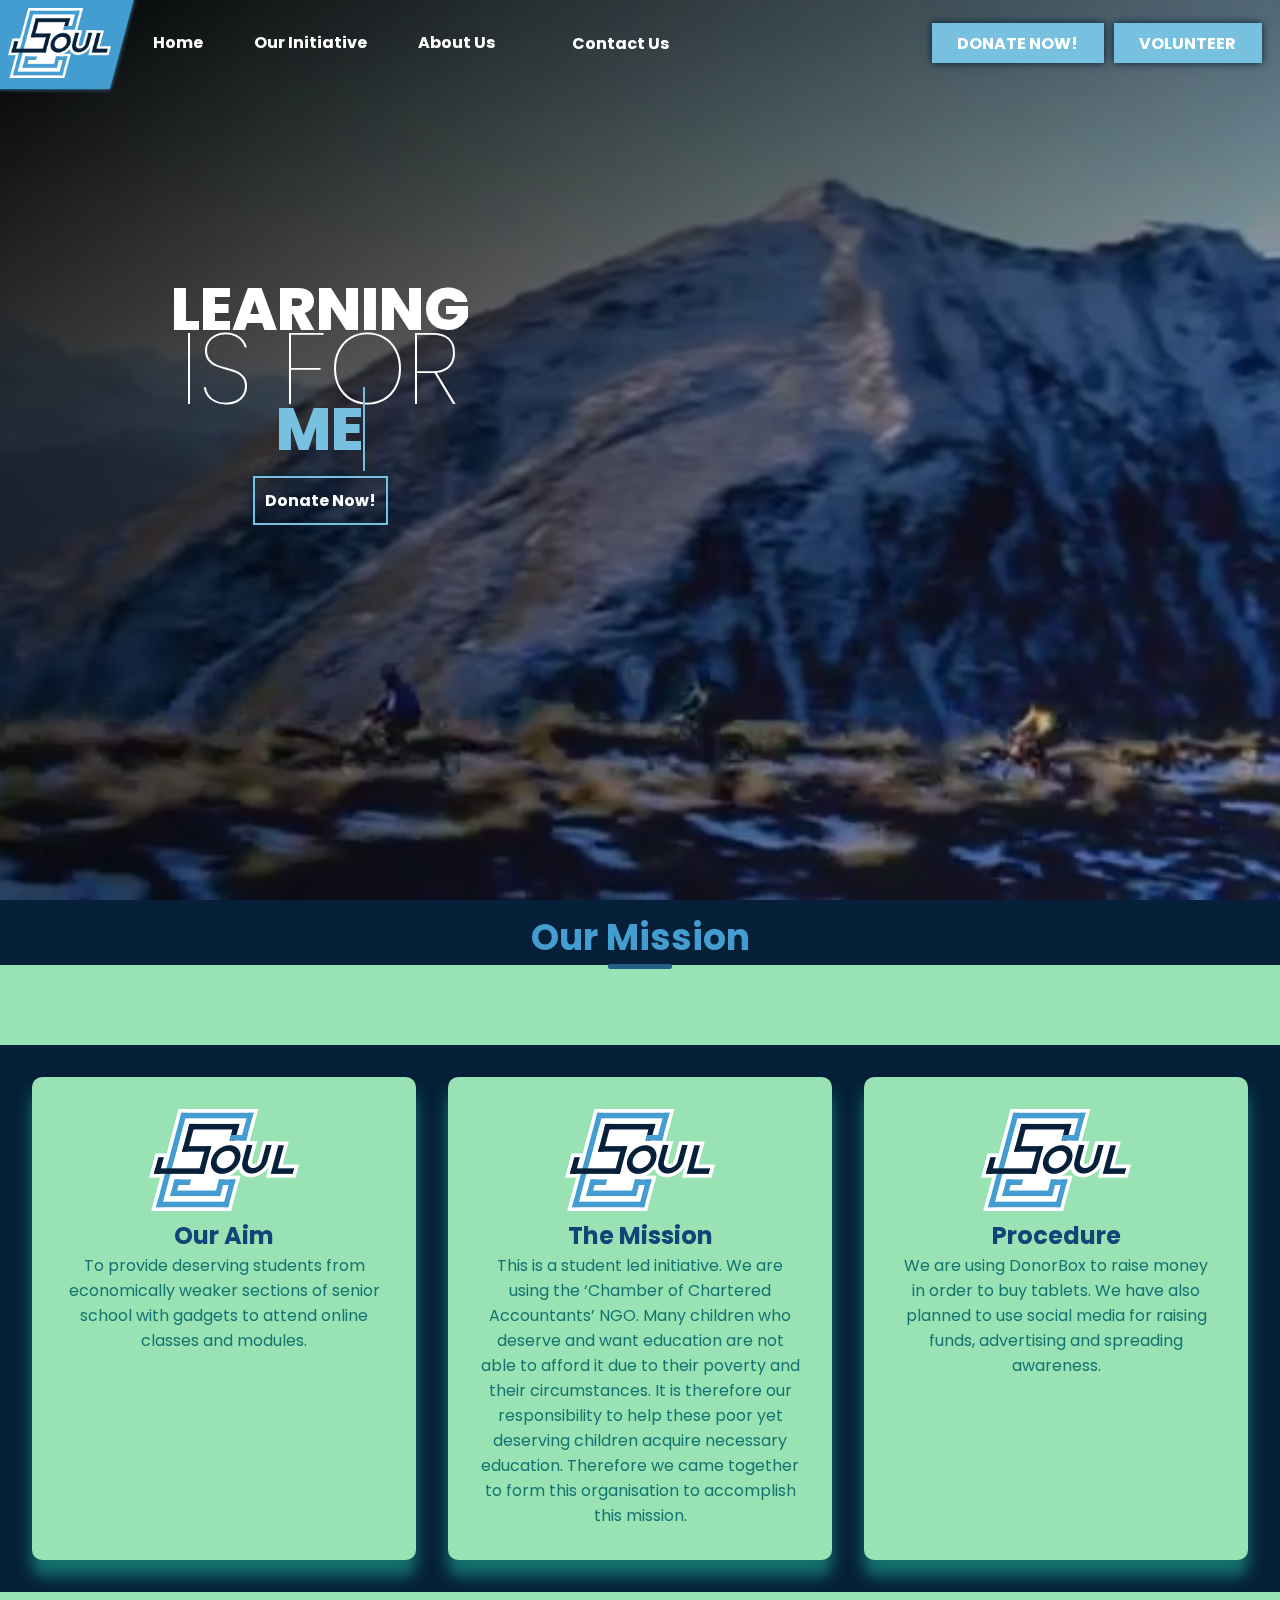
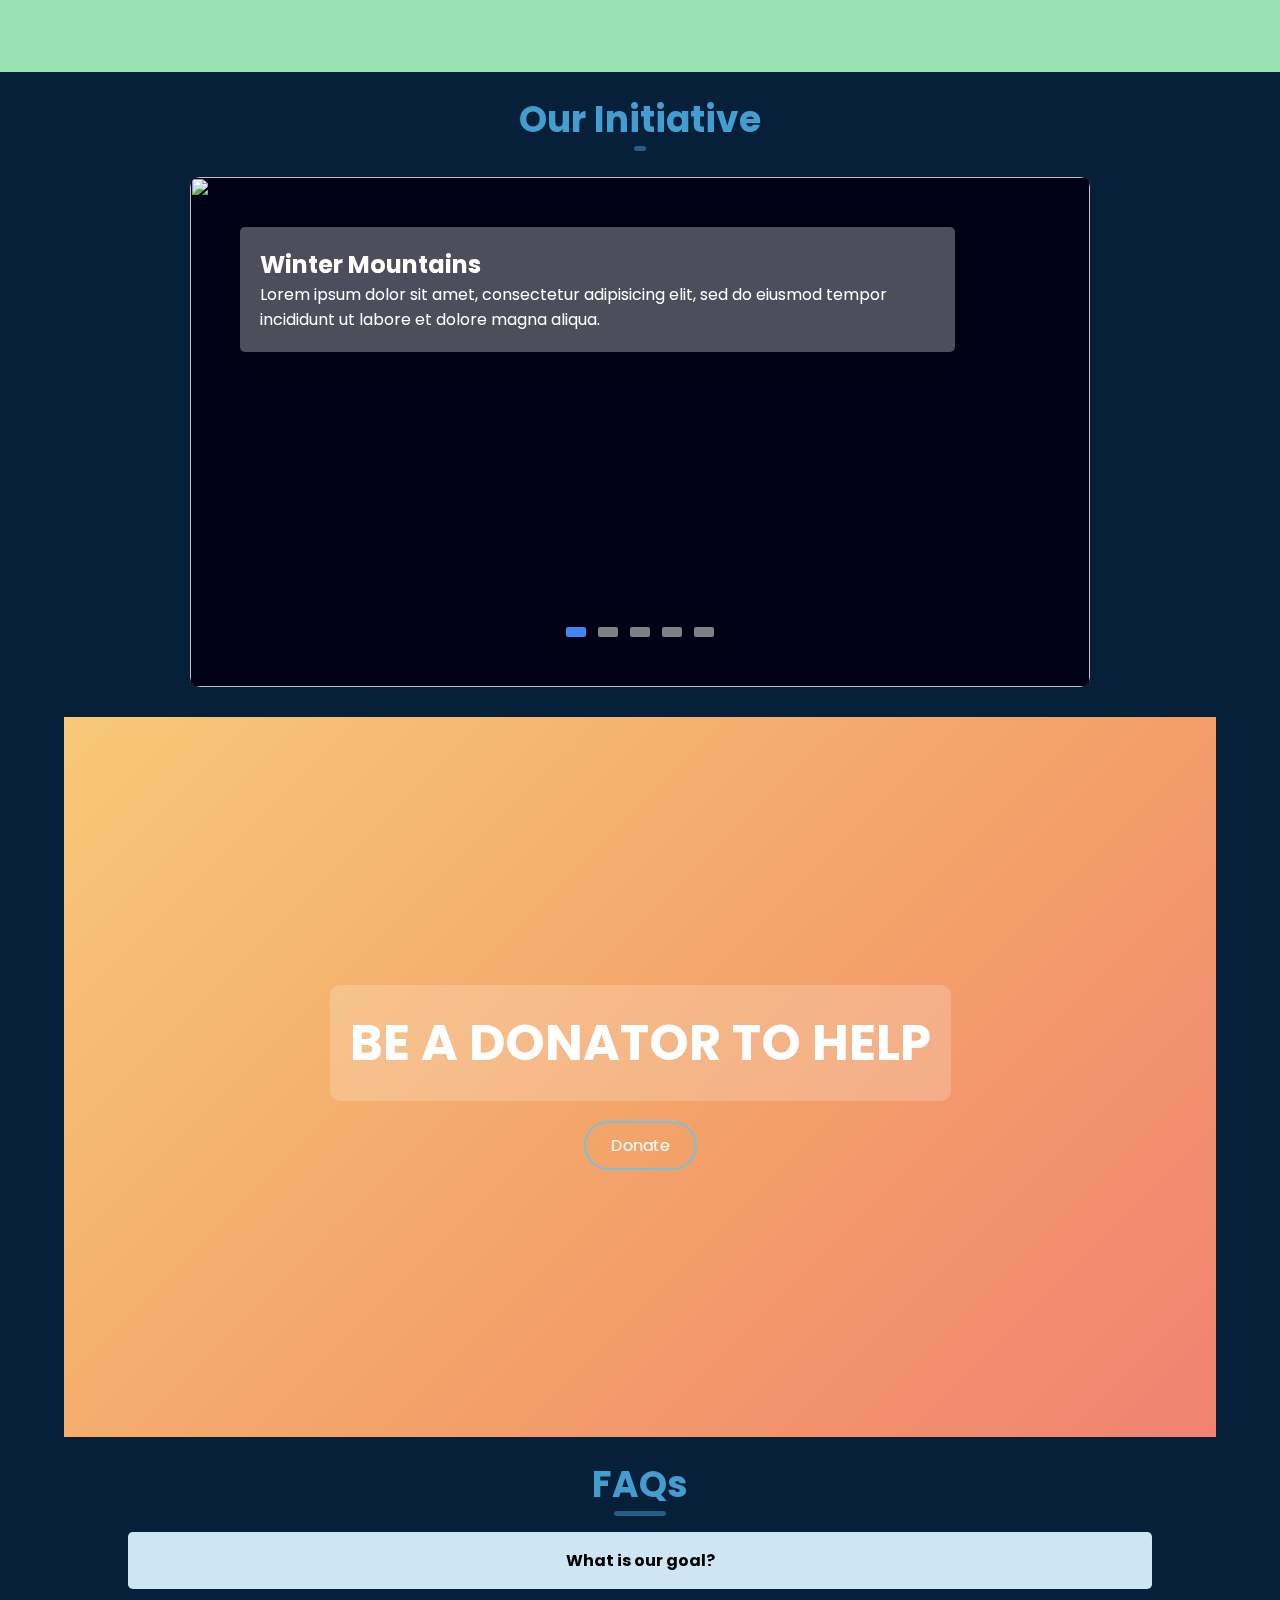
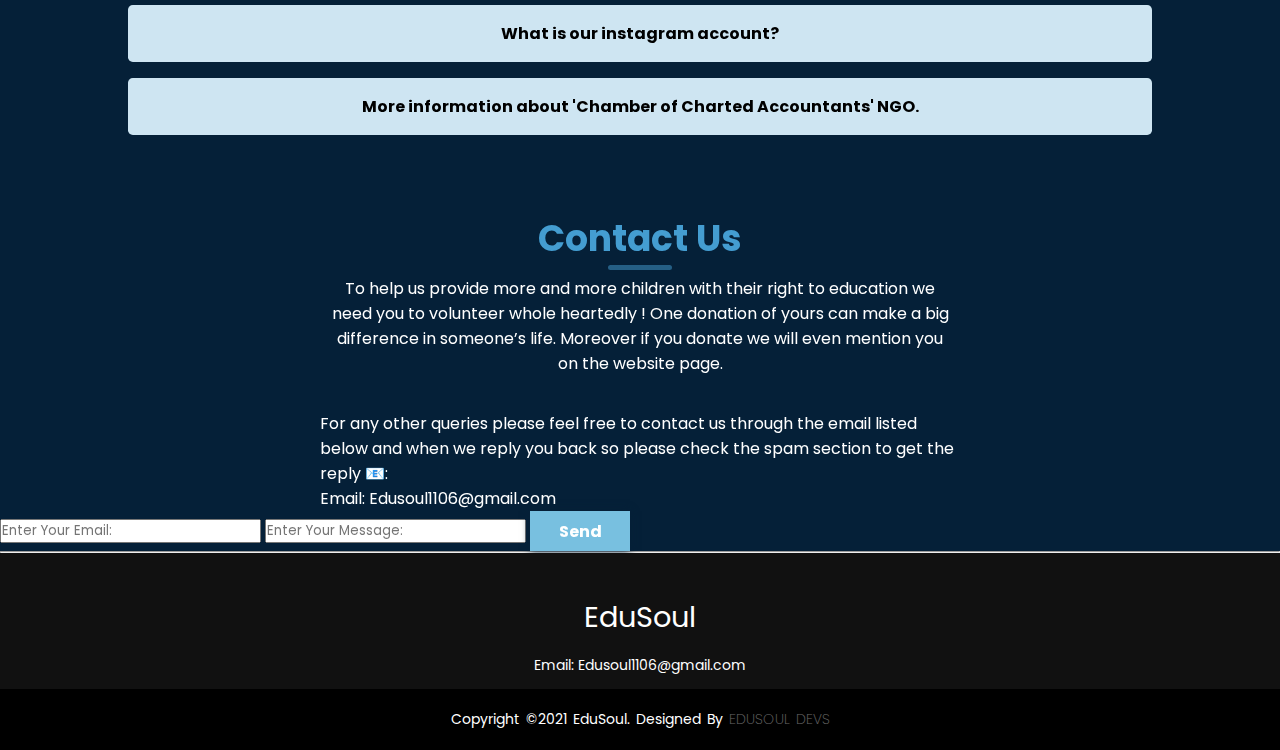
==== index.html @ 36a7c883 "removed the extra faw" ====
<!DOCTYPE html>
<html lang="en">

<head>
    <meta charset="UTF-8" />
    <meta http-equiv="X-UA-Compatible" content="IE=edge" />
    <meta name="viewport" content="width=device-width, initial-scale=1.0" />
    <link rel="shortcut icon" href="assets/logos/100x68.png" type="image/x-icon">
    <title>EduSoul</title>
    <link rel="stylesheet" href="./css/style.css" />
    <link rel="stylesheet" href="./css/content.css" />
    <link rel="stylesheet" href="./css/responsive.css" />
    <link rel="stylesheet" href="./css/slider.css" />
    <link href="https://fonts.googleapis.com/icon?family=Material+Icons" rel="stylesheet" />
    <link rel="preconnect" href="https://fonts.gstatic.com">
    <link rel="stylesheet" href="https://cdnjs.cloudflare.com/ajax/libs/font-awesome/5.15.3/css/all.min.css">
    <link href="https://fonts.googleapis.com/css2?family=Poppins:wght@100;200;300;400;500&display=swap"
        rel="stylesheet">
    <meta name="description"
        content="EduSoul aims to provide a means of e-education to the underprivileged echelon of our society......">
</head>

<body>
    <!-- Video Main -->

    <div class="banner">
        <div class="banner-overlay"></div>
        <video autoplay muted loop src="assets/videos/main.mp4"></video>
    </div>

    <div class="landing-scene">
        <div class="nav" id="nav">
            <div class="nav-left">
                <div class="nav-icon-bg" id="nav-bg"></div>
                <img style="height: 70px; margin-right: 1em" src="assets/logos/150x102.png" alt="Edu Soul Logo" />
                <div class="nav-items">
                    <div class="nav-item">Home</div>
                    <div class="nav-item"><a class="initiative link" href="#initiative">Our Initiative</a></div>
                    <div class="nav-item"><a class="abt link" href="about.html">About Us</a></div>
                    <div class="nav-item"><a class="nav-item link" href="#contact">Contact Us</a></div>
                </div>
            </div>
            <div class="nav-right">
                <button class="nav-item" style="color: #ffffff"><a class="link" href="#donate">DONATE NOW!</a></button>
                <button class="nav-left" style="color:#ffffff; margin:10px; padding:0 2vw 0 2vw;"><a class="link"
                        href="#">VOLUNTEER</a></button>
            </div>
            <div class="menu-icon-div">
                <span class="material-icons" id="menu-icon">
                    menu
                </span>
            </div>
        </div>
        <div id="mySidepanel" class="sidepanel">
            <div class="side-pane-div-upper">
                <a class="closebtn" onclick="closeNav()">&times;</a>
                <a href="./index.html">Home</a>
                <a href="#initiative">Our Initiative</a>
                <a href="./about.html">About Us</a>
                <a href="#contact">Contact Us</a>
            </div>
            <div class="side-panel-div-lower">
                <button style="color:#ffffff; margin: 10px 20px 10px 20px; padding:0 2vw 0 2vw;">VOLUNTEER</button>
                <button style="color: #ffffff; margin: 10px 20px 10px 20px; padding:0 2vw 0 2vw;">DONATE NOW!</button>
            </div>
        </div>

        <div class="title">
            <h1 class="title1">LEARNING</h1>
            <h1 class="title2">IS FOR</h1>
            <h1 class="title3"></h1>
            <button class="title-btn"><a class="link" href="#donate">Donate Now!</a></button>
        </div>
    </div>

    <!-- Description Section -->

    <h1 class="heading-primary">Our Mission</h1>
    <div class="cards">
        <div class="card">
            <img src="assets/logos/150x102.png" alt="logo" />
            <h2>Our Aim</h2>
            <p>
                To provide deserving students from economically weaker sections of senior school with
                gadgets to attend online classes and modules.
            </p>
        </div>
        <div class="card">
            <img src="assets/logos/150x102.png" alt="logo" />
            <h2>The Mission</h2>
            <p>
                This is a student led initiative. We are using the ‘Chamber
                of Chartered Accountants’ NGO.
                Many children who deserve and want education are not able to afford it due to their poverty and their
                circumstances. It is therefore our responsibility to help these poor yet deserving children acquire
                necessary education.
                Therefore we came together to form this organisation to accomplish this mission.

            </p>
        </div>
        <div class="card">
            <img src="assets/logos/150x102.png" alt="logo" />
            <h2>Procedure</h2>
            <p>
                We are using DonorBox to raise money in order to buy tablets.
                We have also planned to use social media for raising funds, advertising and spreading awareness.


            </p>
        </div>
    </div>

    <section class="slider-header" id='initiative'>
        <h1 class="heading-primary mb-30">Our Initiative</h1>
    </section>

    <div class="slider">
        <div class="slide active">
            <img src="https://cdn-wordpress-info.futurelearn.com/info/wp-content/uploads/FL155_Remote_Teaching_Blog_Image.jpg"
                alt="">
            <div class="info">
                <h2>Winter Mountains</h2>
                <p>Lorem ipsum dolor sit amet, consectetur adipisicing elit, sed do eiusmod tempor incididunt ut labore
                    et dolore magna aliqua.</p>
            </div>
        </div>
        <div class="slide">
            <img src="https://www.gyanipandit.com/en/wp-content/uploads/2020/12/Education-is-the-only-key-to-empower-a-girl-53d72a5b.jpg"
                alt="">
            <div class="info">
                <h2>Tropical Desert</h2>
                <p>Lorem ipsum dolor sit amet, consectetur adipisicing elit, sed do eiusmod tempor incididunt ut labore
                    et dolore magna aliqua.</p>
            </div>
        </div>
        <div class="slide">
            <img src="https://en-media.thebetterindia.com/uploads/2018/02/Tejasvita.jpg?compress=true&quality=90&w=480&dpr=2.6"
                alt="">
            <div class="info">
                <h2>Steaming Volcanoes</h2>
                <p>Lorem ipsum dolor sit amet, consectetur adipisicing elit, sed do eiusmod tempor incididunt ut labore
                    et dolore magna aliqua.</p>
            </div>
        </div>
        <div class="slide">
            <img src="https://wallpaper.dog/large/300465.jpg" alt="">
            <div class="info">
                <h2>Mountain River</h2>
                <p>Lorem ipsum dolor sit amet, consectetur adipisicing elit, sed do eiusmod tempor incididunt ut labore
                    et dolore magna aliqua.</p>
            </div>
        </div>
        <div class="slide">
            <img src="https://pbs.twimg.com/media/EiD28d2WkAE5i05.jpg" alt="">
            <div class="info">
                <h2>Egypt Pyramids</h2>
                <p>Lorem ipsum dolor sit amet, consectetur adipisicing elit, sed do eiusmod tempor incididunt ut labore
                    et dolore magna aliqua.</p>
            </div>
        </div>
        <div class="navigation">
            <i class="fas fa-chevron-left prev-btn" style="z-index: 1;"></i>
            <i class="fas fa-chevron-right next-btn" style="z-index: 1;"></i>
        </div>
        <div class="navigation-visibility">
            <div class="slide-icon active"></div>
            <div class="slide-icon"></div>
            <div class="slide-icon"></div>
            <div class="slide-icon"></div>
            <div class="slide-icon"></div>
        </div>
    </div>

    <!-- Donate Us Section -->
    <div class="donation-main" id='donate'>
        <section class="donation">
            <h1>BE A DONATOR TO HELP</h1>
            <a href="https://google.com">Donate</a>
        </section>
    </div>

    <!-- FAQ Section -->
    <div class="faq">
        <h1 class="heading-primary faq-heading">FAQs</h1>
        <details>
            <summary>
                What is our goal?
            </summary>
            <div class="contentfaq">
                <p class="faq-content-text">Our goal is to collect ₹85,000 donation to buy the tablets by the end of the
                    year.</p>
            </div>
        </details>
        <details>
            <summary>
                What is our instagram account?
            </summary>
            <div class="contentfaq">
                <p class="faq-content-text">It's Edusoul_organisation please follow it.</p>
            </div>
        </details>
        <details>
            <summary>
                More information about 'Chamber of Charted Accountants' NGO.
            </summary>
            <div class="contentfaq">
                <p class="faq-content-text"> It is on : https://ctconline.org
                </p>
            </div>
        </details>

    </div>


    <!-- Contact us section -->
    <section id="contact-footer">
        <div id="contact">
            <h1 class="heading-primary">Contact Us</h1>
            <div class="contact-text-div">
                <p class="contact-text contact-text-one">To help us provide more and more children with their right to
                    education we need you to volunteer whole heartedly ! One donation of yours can make a big difference
                    in someone’s life. Moreover if you donate we will even mention you on the
                    website page.</p><br>
                <p class="contact-test contact-text-two">
                    For any other queries please feel free to contact us through the email listed below and when we
                    reply you back so please check the spam section to get the reply 📧:
                </p>
                <p>Email: Edusoul1106@gmail.com

                </p>

            </div>
            <div class="form-div">
                <form action="https://formsubmit.co/Edusoul1106@gmail.com" method="POST" class="contact-form">
                    <input type="email" name="email" placeholder="Enter Your Email:" required>
                    <input type="text" name="name" required placeholder="Enter Your Message:">
                    <input type="hidden" name="_subject" value="New submission!">
                    <button type="submit">Send</button>
                </form>
            </div>
    </section>

    <hr>
    <footer>
        <div class="footer-content">
            <h3>EduSoul</h3>
            <p>Email: Edusoul1106@gmail.com</p>
        </div>
        <div class="footer-bottom">
            <p>copyright &copy;2021 EduSoul. designed by <span>EduSoul Devs</span></p>
        </div>
    </footer>

</body>
<script src="./js/app.js"></script>
<script src="./js/slider.js"></script>

</html>
---- css/style.css ----
@import url("https://fonts.googleapis.com/css2?family=Roboto&display=swap");

:root {
    --white: #ffffff;
    --light-blue: #78c0e0;
    --blue: #052038;
    --dark-blue: #449dd1;
    --cyan-process-blue: #5eafd9;
    --blue-saphire: #255f85;
    --pale-blue: #cee5f2;
}
html {
    scroll-behavior: smooth;
}
body {
    display: block;
    overflow-x: hidden;
    width: 100%;
    height: 100%;
    background: var(--blue);
}

* {
    box-shadow: border-box;
    margin: 0;
    padding: 0;
    /* font-family: "Roboto", sans-serif; */
    font-family: "Poppins", sans-serif;
    color: white;
}

.nav {
    position: fixed;
    width: 100%;
    top: 0;
    display: flex;
    flex-direction: row;
    flex-wrap: wrap;
    align-items: center;
    z-index: 2;
    /* disabling text selection :P */
    -webkit-user-select: none; /* Chrome all / Safari all */
    -moz-user-select: none; /* Firefox all */
    -ms-user-select: none; /* IE 10+ */
    user-select: none; /* Likely future */
}
.nav-left {
    padding: 0.5em;
    top: 0;
    display: flex;
    flex-direction: row;
    align-items: center;
}
.nav-right {
    padding: 0.5em;
    top: 0;
    display: flex;
    flex-grow: 100;
    align-items: center;
    justify-content: flex-end;
}

.nav-item {
    vertical-align: middle;
    padding: 0 2vw;
    color: var(--white);
    font-weight: 700;
    cursor: pointer;
}

.nav-icon-bg {
    padding: 0.5em 0.5em 0.5em 4em;
    position: absolute;
    left: -50px;
    width: 100px;
    height: 75px;
    z-index: -1;
    background-color: var(--dark-blue);
    box-shadow: var(--dark-blue) 0em 0em 0.25em;
    transform: skewX(-15deg);
    transition: width 0.5s;
}
.abt{
    color: var(--white);
}
.nav-items {
    display: flex;
}

/* TO BE CHANGED LATER, ON SCROLL (probably js would help) */
.nav-icon-bg:hover {
    width: 100vw;
}

.banner {
    width: 100%;
    height: 100%;
    overflow: hidden;
    display: flex;
    justify-content: center;
    align-items: center;
}

.banner video {
    position: absolute;
    top: 0;
    left: 0;
    object-fit: cover;
    width: 100%;
    height: 100%;
    pointer-events: none;
    z-index: -1;
}
.heading-primary {
    text-align: center;
    color: var(--dark-blue);
    margin-top: 20px;
    font-size: 36px;
    position: relative;
}

.heading-primary::after {
    position: absolute;
    content: "";
    height: 5px;
    bottom: -4px;
    margin: 0 auto;
    left: 0;
    right: 0;
    width: 5%;
    background: var(--blue-saphire);
    border-radius: 20px;
    transition: 0.5s;
}

.heading-primary:hover::after {
    width: 10%;
}

.banner-overlay {
    position: absolute;
    top: 0;
    left: 0;
    object-fit: cover;
    width: 100%;
    height: 100%;
    pointer-events: none;
    background: linear-gradient(to bottom right, #000000ff, #00000000);
    z-index: 0;
}

.landing-scene {
    display: block;
    height: 90vh;
    width: 100%;
    margin: auto;
    background-size: cover;
    background-attachment: fixed;
    background-position: center;
}

.title {
    display: flex;
    flex-direction: column;
    justify-content: center;
    line-height: 0.75;
    min-height: 75vh;
    max-height: 90vh;
    width: 50%;
    /* border: solid #ffffff; */
    margin-top: 5em;
    z-index: 1;
}
h1.title1 {
    display: block;
    margin-left: auto;
    margin-right: auto;
    font-weight: 800;
    font-size: 60px;
    z-index: 1;
}
h1.title2 {
    display: block;
    margin-left: auto;
    margin-right: auto;
    font-weight: 100;
    font-size: 100px;
    z-index: 1;
}
h1.title3 {
    display: block;
    margin-left: auto;
    margin-right: auto;
    font-weight: 800;
    font-size: 60px;
    color: var(--light-blue);
    z-index: 1;
}

h1.title3::after {
    content: "";
    border-right: 2px solid var(--light-blue);
    animation: typeEffect 1s infinite ease;
}

button {
    background-color: var(--light-blue);
    border: none;
    color: #ffffff;
    font-weight: 700;
    padding: auto;
    text-decoration: none;
    min-width: 100px;
    min-height: 40px;
    z-index: 1;

    vertical-align: middle;
    font-size: 16px;
    transition: background 0.5s;
    cursor: pointer;
    box-shadow: var(--blue) 0em 0em 0.5em;
}

button:hover {
    background-color: var(--blue);
}

.title-btn {
    margin: 1.5em auto;
    cursor: pointer;
    background: transparent;
    border: 2px solid var(--light-blue);
    padding: 10px;
}

.desc-bg {
    /* margin-top: 5rem; */
    padding-top: 7.5em;
    width: 100vw;
    height: 100vh;
    color: #fff5fd;
    display: flex;
    padding: auto;
    /* background-color: #111; */
}

.org-images {
    position: relative;
    margin-left: 30px;
}

.first-image img {
    margin-left: 8px;
    position: absolute;
    width: 17rem;
    border: 10px solid transparent;
    -moz-border-image: -moz-linear-gradient(top, #3acfd5 0%, #3a4ed5 100%);
    -webkit-border-image: -webkit-linear-gradient(
        top,
        #3acfd5 0%,
        #3a4ed5 100%
    );
    border-image: linear-gradient(to bottom, #3acfd5 0%, #3a4ed5 100%);
    border-image-slice: 1;
}

.second-image img {
    position: absolute;
    margin-left: 17.5rem;
    margin-top: 10rem;
    width: 22rem;
    border: 10px solid transparent;
    -moz-border-image: -moz-linear-gradient(top, #3acfd5 0%, #3a4ed5 100%);
    -webkit-border-image: -webkit-linear-gradient(
        top,
        #3acfd5 0%,
        #3a4ed5 100%
    );
    border-image: linear-gradient(to bottom, #3acfd5 0%, #3a4ed5 100%);
    border-image-slice: 1;
}

.third-image img {
    position: absolute;
    margin-left: 8px;
    width: 17rem;
    margin-top: 23rem;
    z-index: -1;
    height: 11.5rem;
    border: 10px solid transparent;
    -moz-border-image: -moz-linear-gradient(top, #3acfd5 0%, #3a4ed5 100%);
    -webkit-border-image: -webkit-linear-gradient(
        top,
        #3acfd5 0%,
        #3a4ed5 100%
    );
    border-image: linear-gradient(to bottom, #3acfd5 0%, #3a4ed5 100%);
    border-image-slice: 1;
}

.content h2 {
    margin-left: 60rem;
    margin-top: 3rem;
    position: absolute;
    color: #fff;
    transform: translate(-50%, -50%);
    font-size: 5em;
}

.content h2:nth-child(1) {
    color: transparent;
    -webkit-text-stroke: 2px var(--light-blue);
}

.content h2:nth-child(2) {
    color: black;
    animation: animate 4s ease-in-out infinite;
}

.content p {
    width: 36rem;
    margin-left: 48rem;
    padding-top: 8rem;
}

.btn-org-one {
    display: block;
    margin-left: 60rem;
    margin-top: 20px;
    background: transparent;
    border: 3px solid var(--dark-blue);
    padding: 7px;
    border-radius: 2px;
    color: var(white);
}
.contact-form-btn {
    background: transparent;
    border: 3px solid var(--dark-blue);
    padding: 7px;
    border-radius: 2px;
    color: var(white);
    display: block;
    margin: auto;
    margin-bottom: 50px;
}

.contact-form-btn:hover {
    background-color: var(--dark-blue);
}

.btn-org-one:hover {
    background-color: var(--dark-blue);
}

@keyframes animate {
    0%,
    100% {
        clip-path: polygon(
            0% 45%,
            15% 44%,
            32% 50%,
            54% 60%,
            70% 61%,
            84% 59%,
            100% 52%,
            100% 100%,
            0% 100%
        );
    }
    50% {
        clip-path: polygon(
            0% 60%,
            16% 65%,
            34% 66%,
            51% 62%,
            67% 50%,
            84% 45%,
            100% 46%,
            100% 100%,
            0% 100%
        );
    }
}

#menu-icon {
    color: var(--light-blue);
    cursor: pointer;
    font-size: 30px;
    display: none;
}

.sidepanel {
    height: 100vh;
    width: 0;
    position: fixed;
    z-index: 10;
    border: 2px solid linear-gradient(#12c2e9, #c471ed, #f64f59);
    top: 0;
    right: 0;
    background-color: var(--dark-blue);
    overflow-x: hidden;
    padding-top: 60px;
    transition: 0.5s;
    display: flex;
    flex-direction: column;
    justify-content: space-around;
}

.side-pane-div-upper {
    display: flex;
    flex-direction: column;
}

.sidepanel a {
    padding: 8px 8px 8px 32px;
    text-decoration: none;
    font-size: 25px;
    color: var(--light-blue);
    display: block;
    transition: 0.3s;
}

.sidepanel .closebtn {
    position: absolute;
    top: 0;
    right: 25px;
    font-size: 36px;
    margin-left: 50px;
    cursor: pointer;
}

.arrow-icon {
    font-size: 16px;
    color: var(--light-blue);
}

@keyframes typeEffect {
    0% {
        opacity: 0;
    }
    25% {
        opacity: 1;
    }
    50% {
        opacity: 0;
    }
    75% {
        opacity: 1;
    }
    100% {
        opacity: 0;
    }
}

/* Donation Code */

.donation-main {
    display: flex;
    justify-content: center;
    align-items: center;
    margin-top: auto;
}

.donation{
    width: 90%;
    height: 80vh;
    background: linear-gradient(-45deg, #3f51b1 0%, #5a55ae 13%, #7b5fac 25%, #8f6aae 38%, #a86aa4 50%, #cc6b8e 62%, #f18271 75%, #f3a469 87%, #f7c978 100%);;
    background-size: 400% 400%;
    position: relative;
    animation: animate 7.5s ease-in-out infinite;
    display: flex;
    flex-direction: column;
    justify-content: center;
    align-items: center;
  }
  
  .donation h1{
    color: #fff;
    background: rgba(255,255,255,.2);
    padding: 20px;
    font-size: 50px;
    border-radius: 10px;
  }

  .donation a {
    margin-top: 20px;
    text-decoration: none;
    border-radius: 36px;
    padding: 10px 25px 10px 25px;
    background: transparent;
    border: 2px solid var(--light-blue);

  }
  
  @keyframes animate{
    0%{
      background-position: 0 50%;
    }
    50%{
      background-position: 100% 50%;
    }
    100%{
      background-position: 0 50%;
    }
  }

/* 
/* FAQ Code */

.faq {
    padding-bottom: 2.5rem;
    width: 80%;
    margin: 0 auto;
}

.faq-heading {
    margin-bottom: 20px;
}

summary {
    padding: 1em;
    background: var(--pale-blue);
    margin-bottom: 1em;
    cursor: pointer;
    outline: none;
    border-radius: 0.3em;
    font-weight: bold;
    display: flex;
    justify-content: center;
    align-items: center;
    color: black;
    transition: background 0.1s;
}

summary:hover {
    background: var(--light-blue);
}

details[open] summary ~ * {
    animation: open 0.5s ease-in-out;
}

.contact-text-div {
    display: block;
    margin: auto;
    width: 50%;
    color: var(--white);
}

#contact .contact-text {
    /* color: var(--dark-blue); */
    text-align: center;
    margin: 10px;
}

@keyframes open {
    from {
        opacity: 0;
        margin-top: -10px;
    }
    to {
        opacity: 1;
        margin-top: 0;
    }
}
.contentfaq {
    margin-bottom: 2em;
    display: flex;
    justify-content: center;
    align-items: center;
}

/* footer code */

footer {
    position: relative;
    bottom: 0;
    left: 0;
    right: 0;
    background: #111;
    height: 8rem;
    width: 100vw;
    font-family: "Open Sans";
    padding-top: 40px;
    color: #fff;
}
.footer-content {
    display: flex;
    align-items: center;
    justify-content: center;
    flex-direction: column;
    text-align: center;
}
.footer-content h3 {
    font-size: 1.8rem;
    font-weight: 400;
    text-transform: capitalize;
    line-height: 3rem;
}
.footer-content p {
    max-width: 500px;
    margin: 10px auto;
    line-height: 28px;
    font-size: 14px;
}

.footer-bottom {
    background: #000;
    width: 100vw;
    padding: 20px 0;
    text-align: center;
}
.footer-bottom p {
    font-size: 14px;
    word-spacing: 2px;
    text-transform: capitalize;
}
.footer-bottom span {
    text-transform: uppercase;
    opacity: 0.4;
    font-weight: 200;
}

.faq-content-text {
    color: var(--dark-blue);
}

.link {
    text-decoration: none;
}

#about {
    display: flex;
    flex-direction: column;
    align-items: center;
    justify-content: center;
    margin-top: 70px;
    padding: 40px;
}

.about-heading {
    margin: 30px auto;
}

#about-para {
    color: var(--pale-blue);
    line-height: 35px;
}

#about-regard {
    margin-top: 20px;
    color: var(--pale-blue);
}

#about-bold {
    color: var(--pale-blue);
}

.about-founder-div {
    display: flex;
}

.founder {
    padding: 20px;
    background-color: var(--blue-saphire);
    margin: auto 20px;
    border-radius: 10px;
    transition: all 0.2s ease-in-out;
    width: 300px;
}

.founder:hover {
    transform: scale(1.02);
}

#team {
    /* margin-top: 50px; */
}
---- css/content.css ----
.cards {
  display: flex;
  /* margin: 1em 1em; */
  padding: 1em 1em;
  border-top: solid #99e2b4 5em;
  border-bottom: solid #99e2b4 5em;
}

.card {
  text-align: center;
  display: block;
  width: 100%;
  margin: 1em;
  padding: 2em;
  background: #99e2b4;
  border-radius: 10px;
  box-shadow: 0 1em 1em #14746f;
  transition: box-shadow 0.2s, transform 0.2s;
  cursor: default;
}

.card:hover{
   transform: translateY(-1em) rotateZ(-3deg);
   box-shadow: 0 1em 3em #14746f;
}

.card p {
    color: #14746f;
}

.card h2 {
    color: #147;
}
---- css/slider.css ----
@import url("https://fonts.googleapis.com/css2?family=Poppins:wght@100;200;300;400;500;600;700;800;900&display=swap");

.slider {
    position: relative;
    background: #000116;
    width: 900px;
    margin: auto;
    margin-bottom: 30px;
    min-height: 500px;
    overflow: hidden;
    border-radius: 10px;
}

.slider .slide {
    position: absolute;
    width: 100%;
    height: 100%;
    clip-path: circle(0% at 0 50%);
}

.slider .slide.active {
    clip-path: circle(150% at 0 50%);
    transition: 2s;
}

.slider .slide img {
    position: absolute;
    width: 100%;
    height: 100%;
    object-fit: cover;
}

.slider .slide .info {
    position: absolute;
    color: #222;
    background: rgba(255, 255, 255, 0.3);
    width: 75%;
    margin-top: 50px;
    margin-left: 50px;
    padding: 20px;
    border-radius: 5px;
    box-shadow: 0 5px 25px rgb(1 1 1 / 5%);
}

.slider .slide .info p {
    font-family: "Poppins", sens-serif;
    font-size: 1em;
    font-weight: 400;
}

.navigation {
    height: 500px;
    display: flex;
    align-items: center;
    justify-content: space-between;
    opacity: 0;
    transition: opacity 0.5s ease;
}

.slider:hover .navigation {
    opacity: 1;
}

.prev-btn,
.next-btn {
    z-index: 999;
    font-size: 2em;
    color: #222;
    background: rgba(255, 255, 255, 0.8);
    padding: 10px;
    cursor: pointer;
}

.prev-btn {
    border-top-right-radius: 3px;
    border-bottom-right-radius: 3px;
}

.next-btn {
    border-top-left-radius: 3px;
    border-bottom-left-radius: 3px;
}

.navigation-visibility {
    z-index: 999;
    display: flex;
    justify-content: center;
}

.navigation-visibility .slide-icon {
    z-index: 999;
    background: rgba(255, 255, 255, 0.5);
    width: 20px;
    height: 10px;
    transform: translateY(-50px);
    margin: 0 6px;
    border-radius: 2px;
    box-shadow: 0 5px 25px rgb(1 1 1 / 20%);
}

.navigation-visibility .slide-icon.active {
    background: #4285f4;
}

.slider-header {
    display: flex;
    justify-content: center;
    align-items: center;
    font-size: 3rem;
}

@media (max-width: 1000px) {
    .slider {
        width: 80%;
    }

    .slider .slide .info {
        position: relative;
        width: 80%;
        margin-left: auto;
        margin-right: auto;
    }
}

@media (max-width: 500px) {
    .slider .slide .info h2 {
        font-size: 1.8em;
        line-height: 40px;
    }

    .slider {
        width: 60%;
        padding-right: 50px;
        display: block;
        float: left;
    }

    .slider-header {
        display: block;
        font-size: 1.8rem;
        text-align: center;
    }

    .slider .slide .info p {
        font-size: 0.9em;
    }
}

@media (max-width: 700px) {
    .slider {
        width: 70%;
    }
}

.mb-30 {
    margin-bottom: 30px;
}
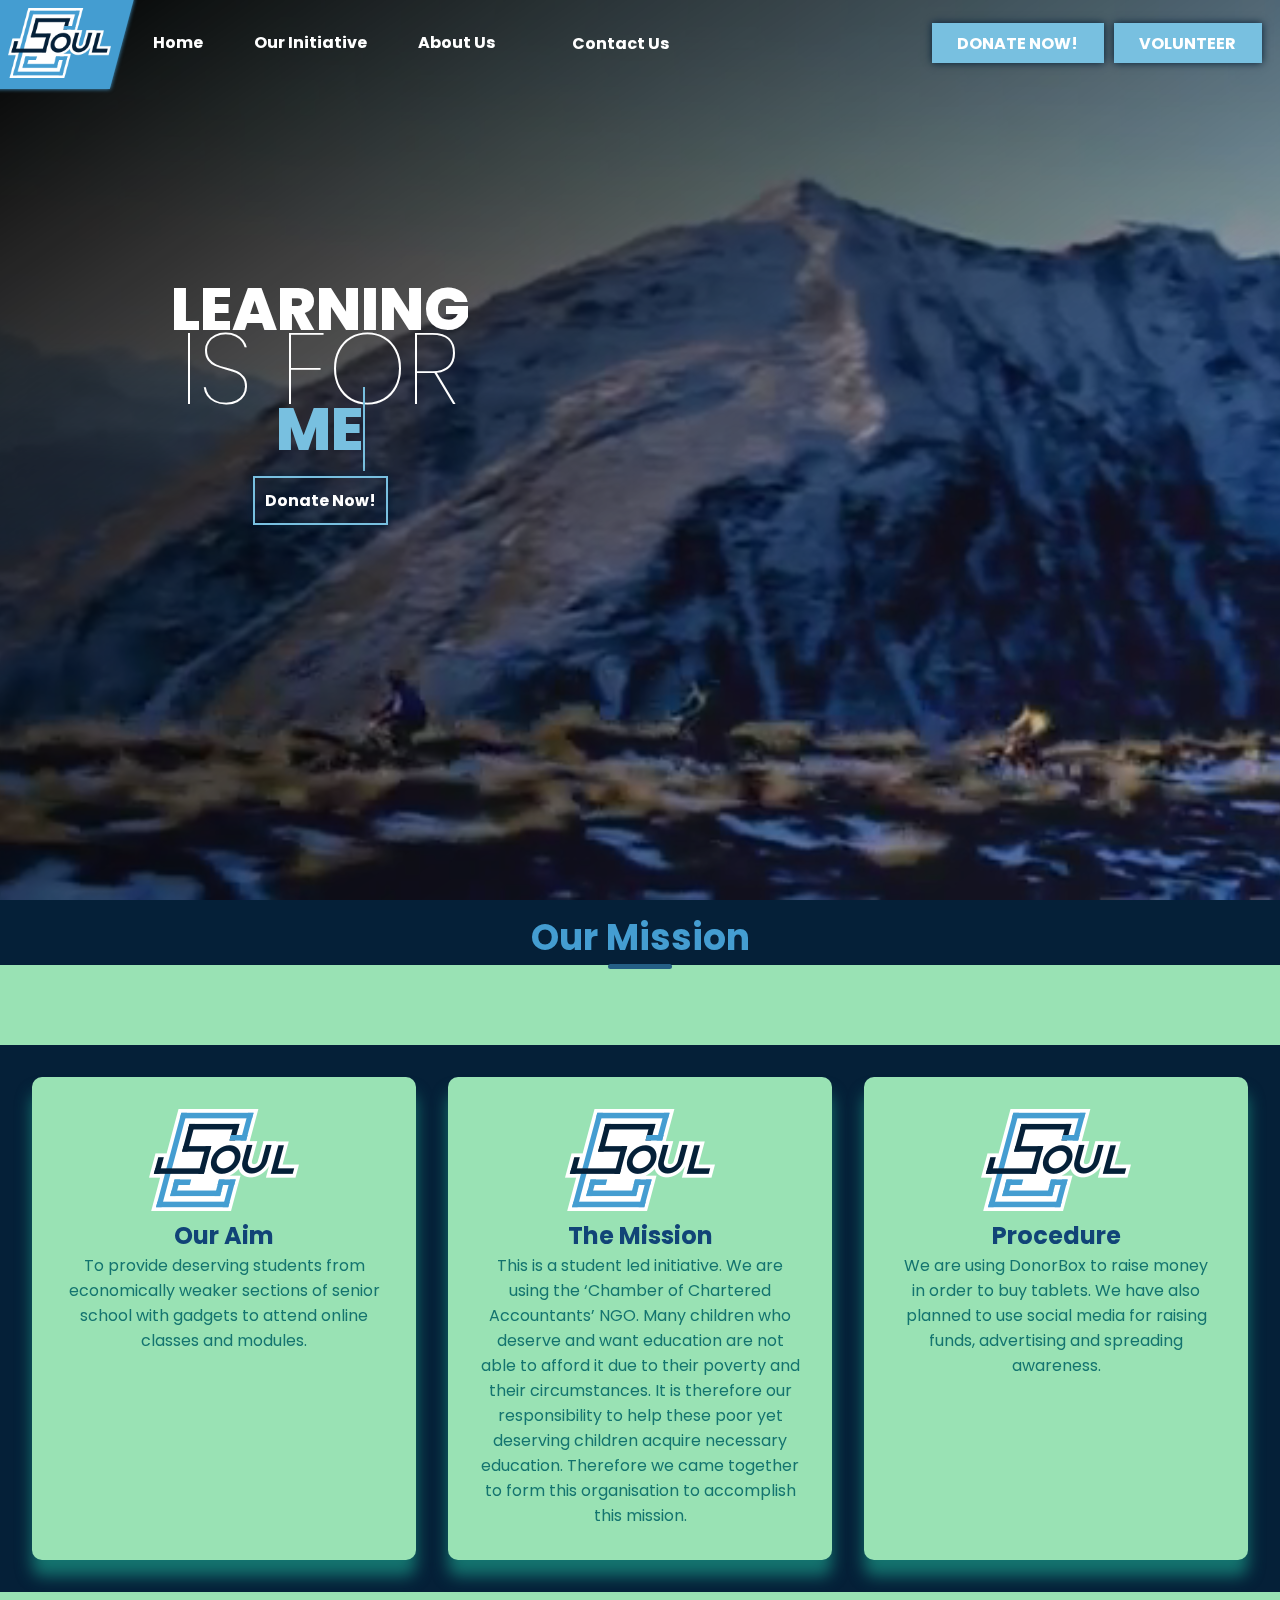
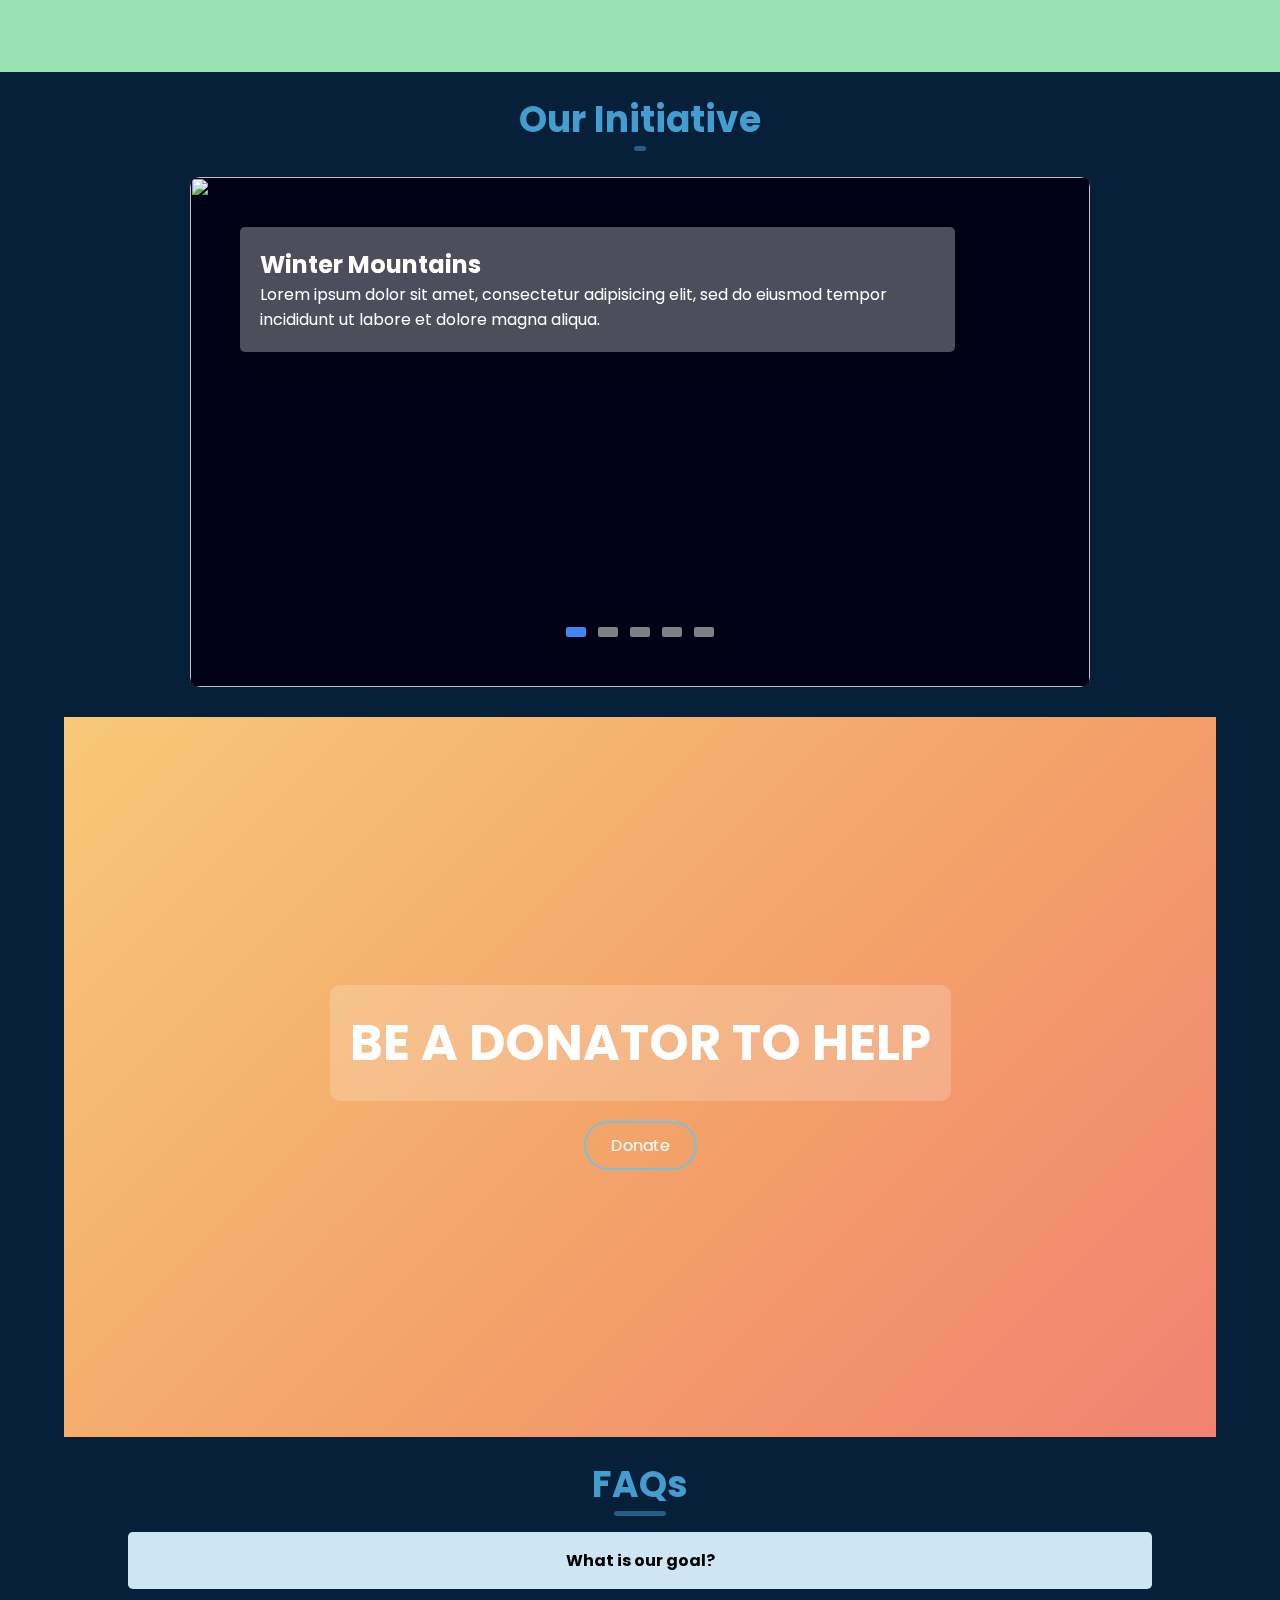
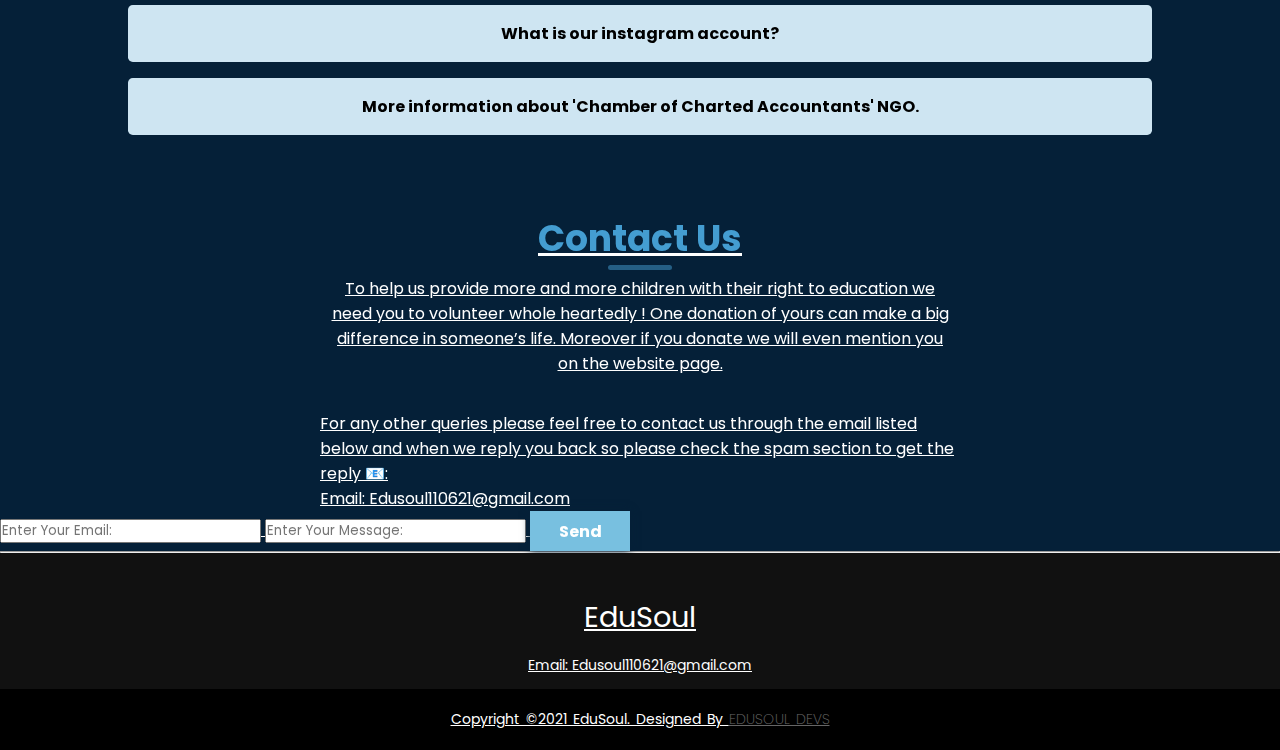
==== commit f0897e45: "Update index.html" ====
--- a/index.html
+++ b/index.html
@@ -204,7 +204,8 @@
                 More information about 'Chamber of Charted Accountants' NGO.
             </summary>
             <div class="contentfaq">
-                <p class="faq-content-text"> It is on : https://ctconline.org
+                <p class="faq-content-text"> Chamber of Chartered Professionals is a Voluntary Organisation of Professionals consisting of Chartered Accountants, Company Secretaries, Cost Accountants, Advocates, MBA. The organisation is a registered NGO and has members across India. It is a non-profit organisation dedicated to represent the interest of the members.
+                    more info on : <a href = "https://in.linkedin.com/company/chamber-of-chartered-professionals" >Linkedin<\a>
                 </p>
             </div>
         </details>
@@ -225,7 +226,7 @@
                     For any other queries please feel free to contact us through the email listed below and when we
                     reply you back so please check the spam section to get the reply 📧:
                 </p>
-                <p>Email: Edusoul1106@gmail.com
+                <p>Email: Edusoul110621@gmail.com
 
                 </p>
 
@@ -244,7 +245,7 @@
     <footer>
         <div class="footer-content">
             <h3>EduSoul</h3>
-            <p>Email: Edusoul1106@gmail.com</p>
+            <p>Email: Edusoul110621@gmail.com</p>
         </div>
         <div class="footer-bottom">
             <p>copyright &copy;2021 EduSoul. designed by <span>EduSoul Devs</span></p>
@@ -255,4 +256,4 @@
 <script src="./js/app.js"></script>
 <script src="./js/slider.js"></script>
 
-</html>+</html>
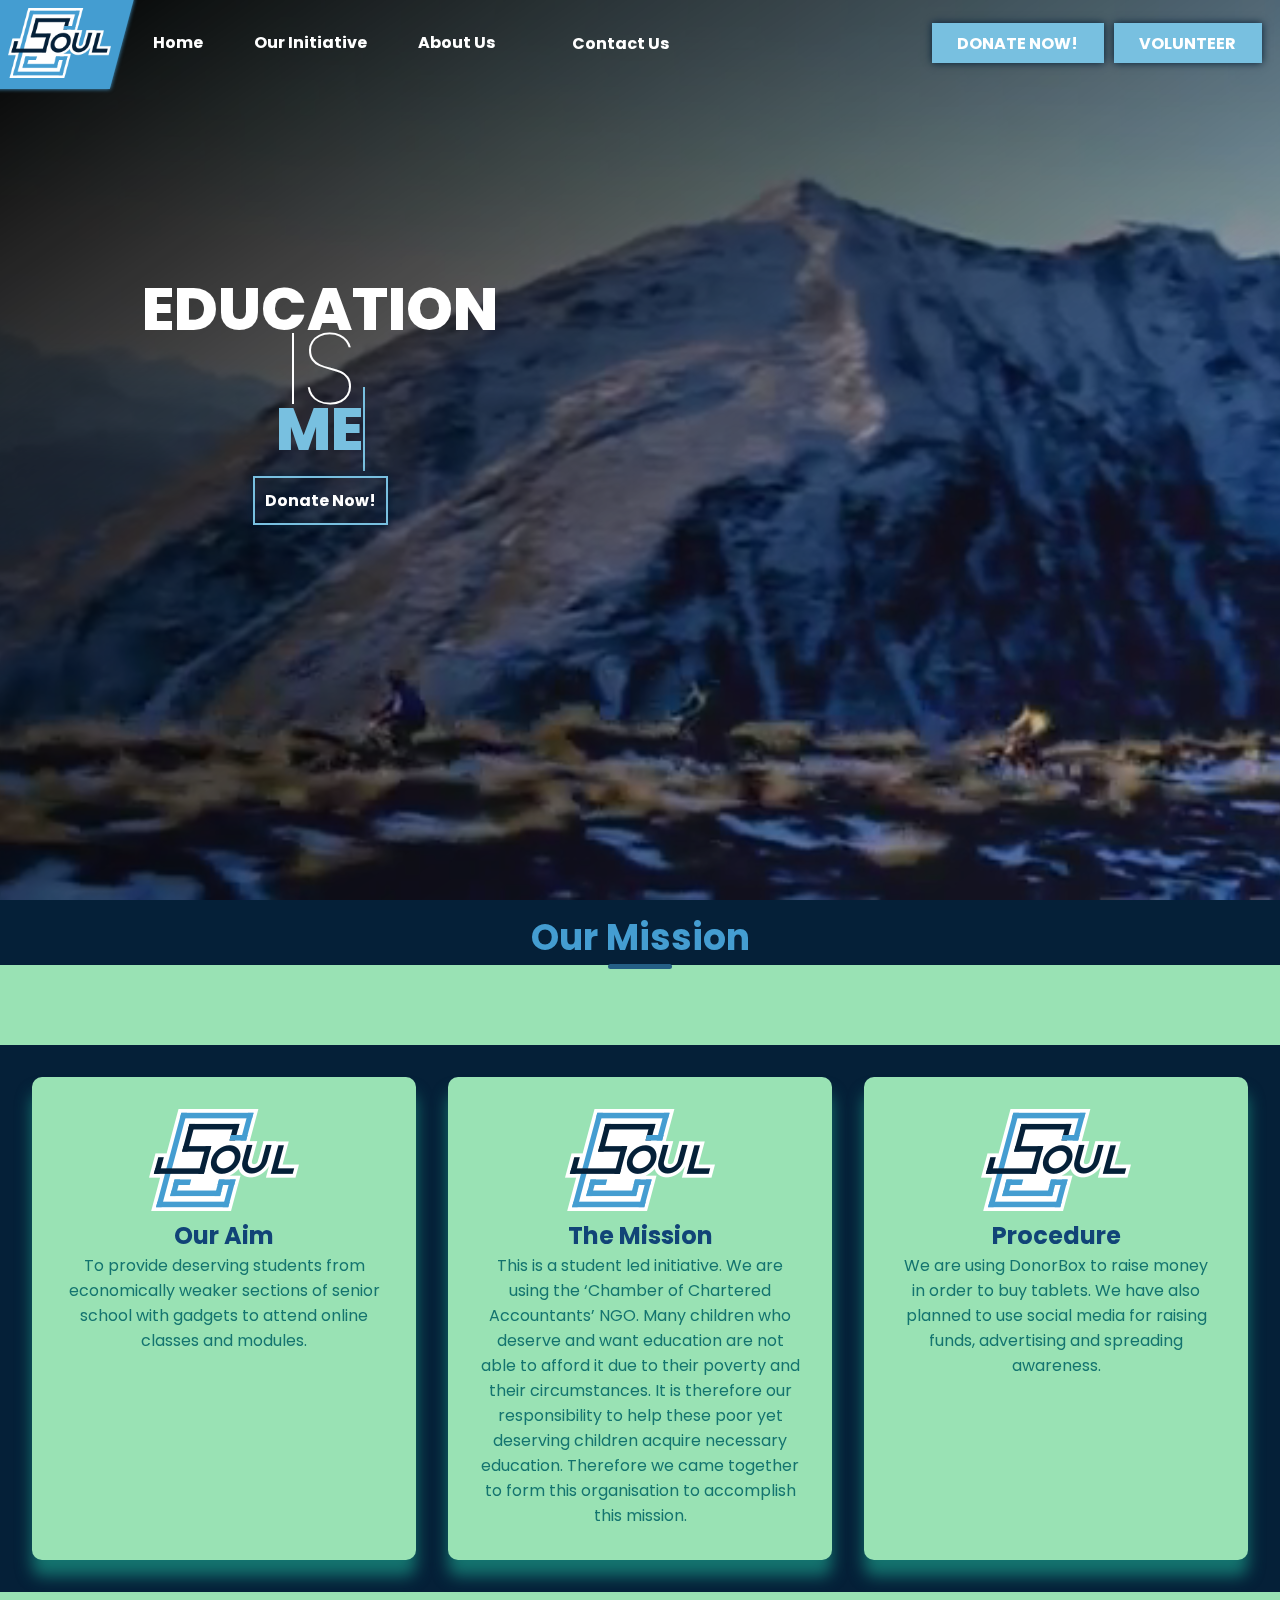
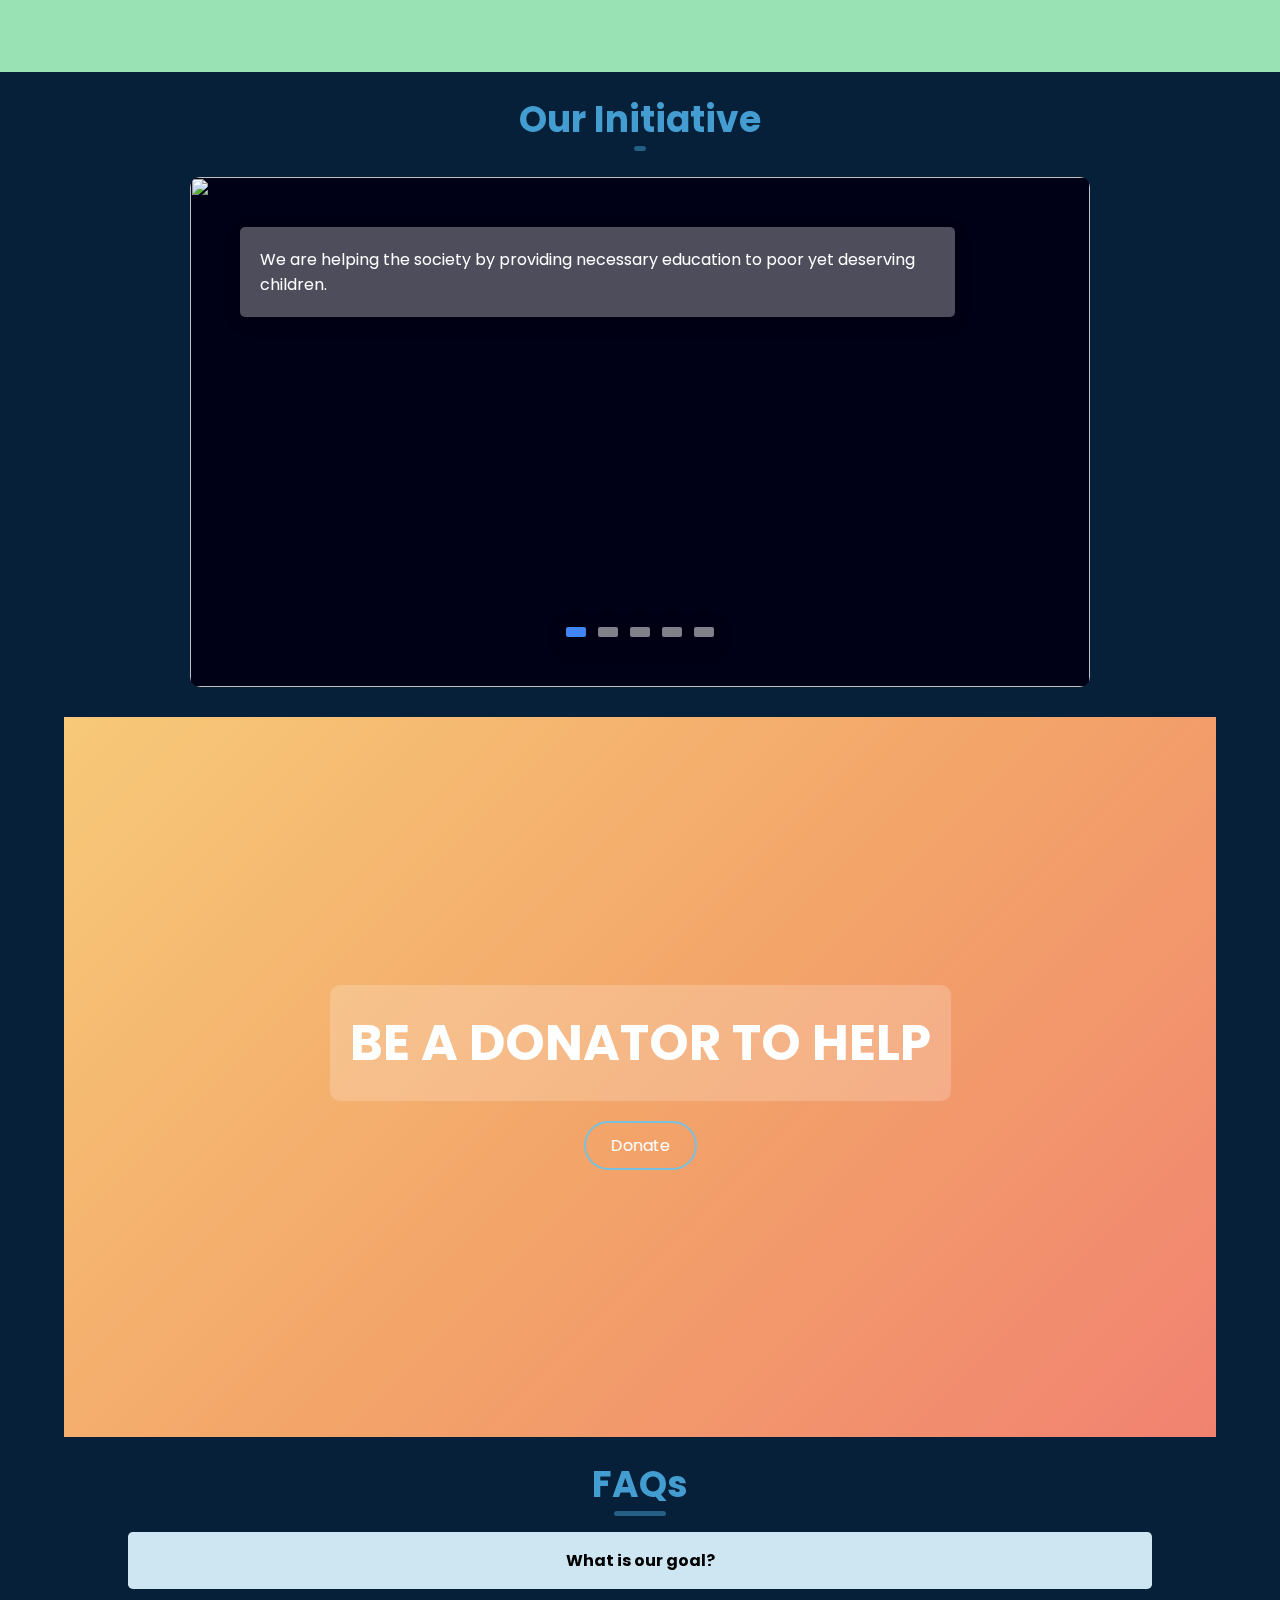
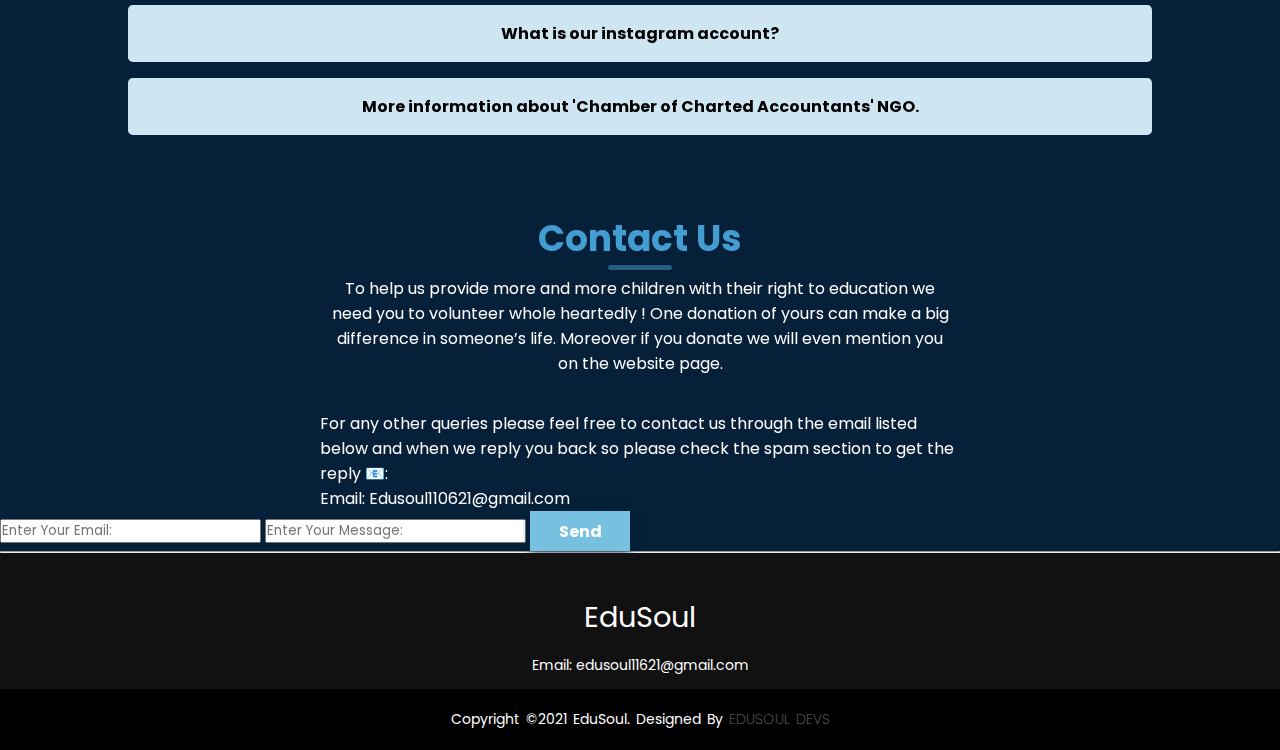
==== commit 94b89290: "changed the footer" ====
--- a/index.html
+++ b/index.html
@@ -66,8 +66,8 @@
         </div>
 
         <div class="title">
-            <h1 class="title1">LEARNING</h1>
-            <h1 class="title2">IS FOR</h1>
+            <h1 class="title1">EDUCATION</h1>
+            <h1 class="title2">IS</h1>
             <h1 class="title3"></h1>
             <button class="title-btn"><a class="link" href="#donate">Donate Now!</a></button>
         </div>
@@ -116,46 +116,48 @@
 
     <div class="slider">
         <div class="slide active">
-            <img src="https://cdn-wordpress-info.futurelearn.com/info/wp-content/uploads/FL155_Remote_Teaching_Blog_Image.jpg"
+            <img src="assets/slider_images/Image_1.jpg"
                 alt="">
             <div class="info">
-                <h2>Winter Mountains</h2>
-                <p>Lorem ipsum dolor sit amet, consectetur adipisicing elit, sed do eiusmod tempor incididunt ut labore
-                    et dolore magna aliqua.</p>
-            </div>
-        </div>
-        <div class="slide">
-            <img src="https://www.gyanipandit.com/en/wp-content/uploads/2020/12/Education-is-the-only-key-to-empower-a-girl-53d72a5b.jpg"
+         
+                <p>We are helping the society by providing necessary education to poor yet deserving children.
+</p>
+            </div>
+        </div>
+        <div class="slide">
+            <img src="assets/slider_images/Image_2.jpg"
                 alt="">
             <div class="info">
-                <h2>Tropical Desert</h2>
-                <p>Lorem ipsum dolor sit amet, consectetur adipisicing elit, sed do eiusmod tempor incididunt ut labore
-                    et dolore magna aliqua.</p>
-            </div>
-        </div>
-        <div class="slide">
-            <img src="https://en-media.thebetterindia.com/uploads/2018/02/Tejasvita.jpg?compress=true&quality=90&w=480&dpr=2.6"
+            
+                <p>The funds will be donated to us via the donation link of DonorBox by generous people who support our cause and want to make a difference.
+</p>
+            </div>
+        </div>
+        <div class="slide">
+            <img src="assets/slider_images/Image_3.jpg"
                 alt="">
             <div class="info">
-                <h2>Steaming Volcanoes</h2>
-                <p>Lorem ipsum dolor sit amet, consectetur adipisicing elit, sed do eiusmod tempor incididunt ut labore
-                    et dolore magna aliqua.</p>
-            </div>
-        </div>
-        <div class="slide">
-            <img src="https://wallpaper.dog/large/300465.jpg" alt="">
-            <div class="info">
-                <h2>Mountain River</h2>
-                <p>Lorem ipsum dolor sit amet, consectetur adipisicing elit, sed do eiusmod tempor incididunt ut labore
-                    et dolore magna aliqua.</p>
-            </div>
-        </div>
-        <div class="slide">
-            <img src="https://pbs.twimg.com/media/EiD28d2WkAE5i05.jpg" alt="">
-            <div class="info">
-                <h2>Egypt Pyramids</h2>
-                <p>Lorem ipsum dolor sit amet, consectetur adipisicing elit, sed do eiusmod tempor incididunt ut labore
-                    et dolore magna aliqua.</p>
+                
+                <p>This is a redeeming opportunity to give to the underprivileged as taught by Bhagavad Gita as well:
+दातव्यमिति यद्दानं दीयतेऽनुपकारिणे |
+देशे काले च पात्रे च तद्दानं सात्त्विकं स्मृतम्
+(Charity given to a worthy person simply because it is right to give, without consideration of anything in return, at the proper time and in the proper place, is stated to be in the mode of goodness).
+</p>
+            </div>
+        </div>
+        <div class="slide">
+            <img src="assets/slider_images/Image_4.jpeg" alt="">
+            <div class="info">
+
+                <p>Education cannot be a matter of charity, education has to be a matter of right.</p>
+            </div>
+        </div>
+        <div class="slide">
+            <img src="assets/slider_images/Image_5.jpg" alt="">
+            <div class="info">
+
+                <p>Education is the most powerful weapon which you can use to change the world
+</p>
             </div>
         </div>
         <div class="navigation">
@@ -175,7 +177,7 @@
     <div class="donation-main" id='donate'>
         <section class="donation">
             <h1>BE A DONATOR TO HELP</h1>
-            <a href="https://google.com">Donate</a>
+            <a href="https://donorbox.org/edusoul-gadget-fundraiser-1-0" target="_blank" rel="noopener noreferrer">Donate</a>
         </section>
     </div>
 
@@ -205,7 +207,7 @@
             </summary>
             <div class="contentfaq">
                 <p class="faq-content-text"> Chamber of Chartered Professionals is a Voluntary Organisation of Professionals consisting of Chartered Accountants, Company Secretaries, Cost Accountants, Advocates, MBA. The organisation is a registered NGO and has members across India. It is a non-profit organisation dedicated to represent the interest of the members.
-                    more info on : <a href = "https://in.linkedin.com/company/chamber-of-chartered-professionals" >Linkedin<\a>
+                    more info on : <a href = "https://in.linkedin.com/company/chamber-of-chartered-professionals" >Linkedin</a>
                 </p>
             </div>
         </details>
@@ -245,7 +247,8 @@
     <footer>
         <div class="footer-content">
             <h3>EduSoul</h3>
-            <p>Email: Edusoul110621@gmail.com</p>
+            <p>Email: edusoul11621@gmail.com
+</p>
         </div>
         <div class="footer-bottom">
             <p>copyright &copy;2021 EduSoul. designed by <span>EduSoul Devs</span></p>
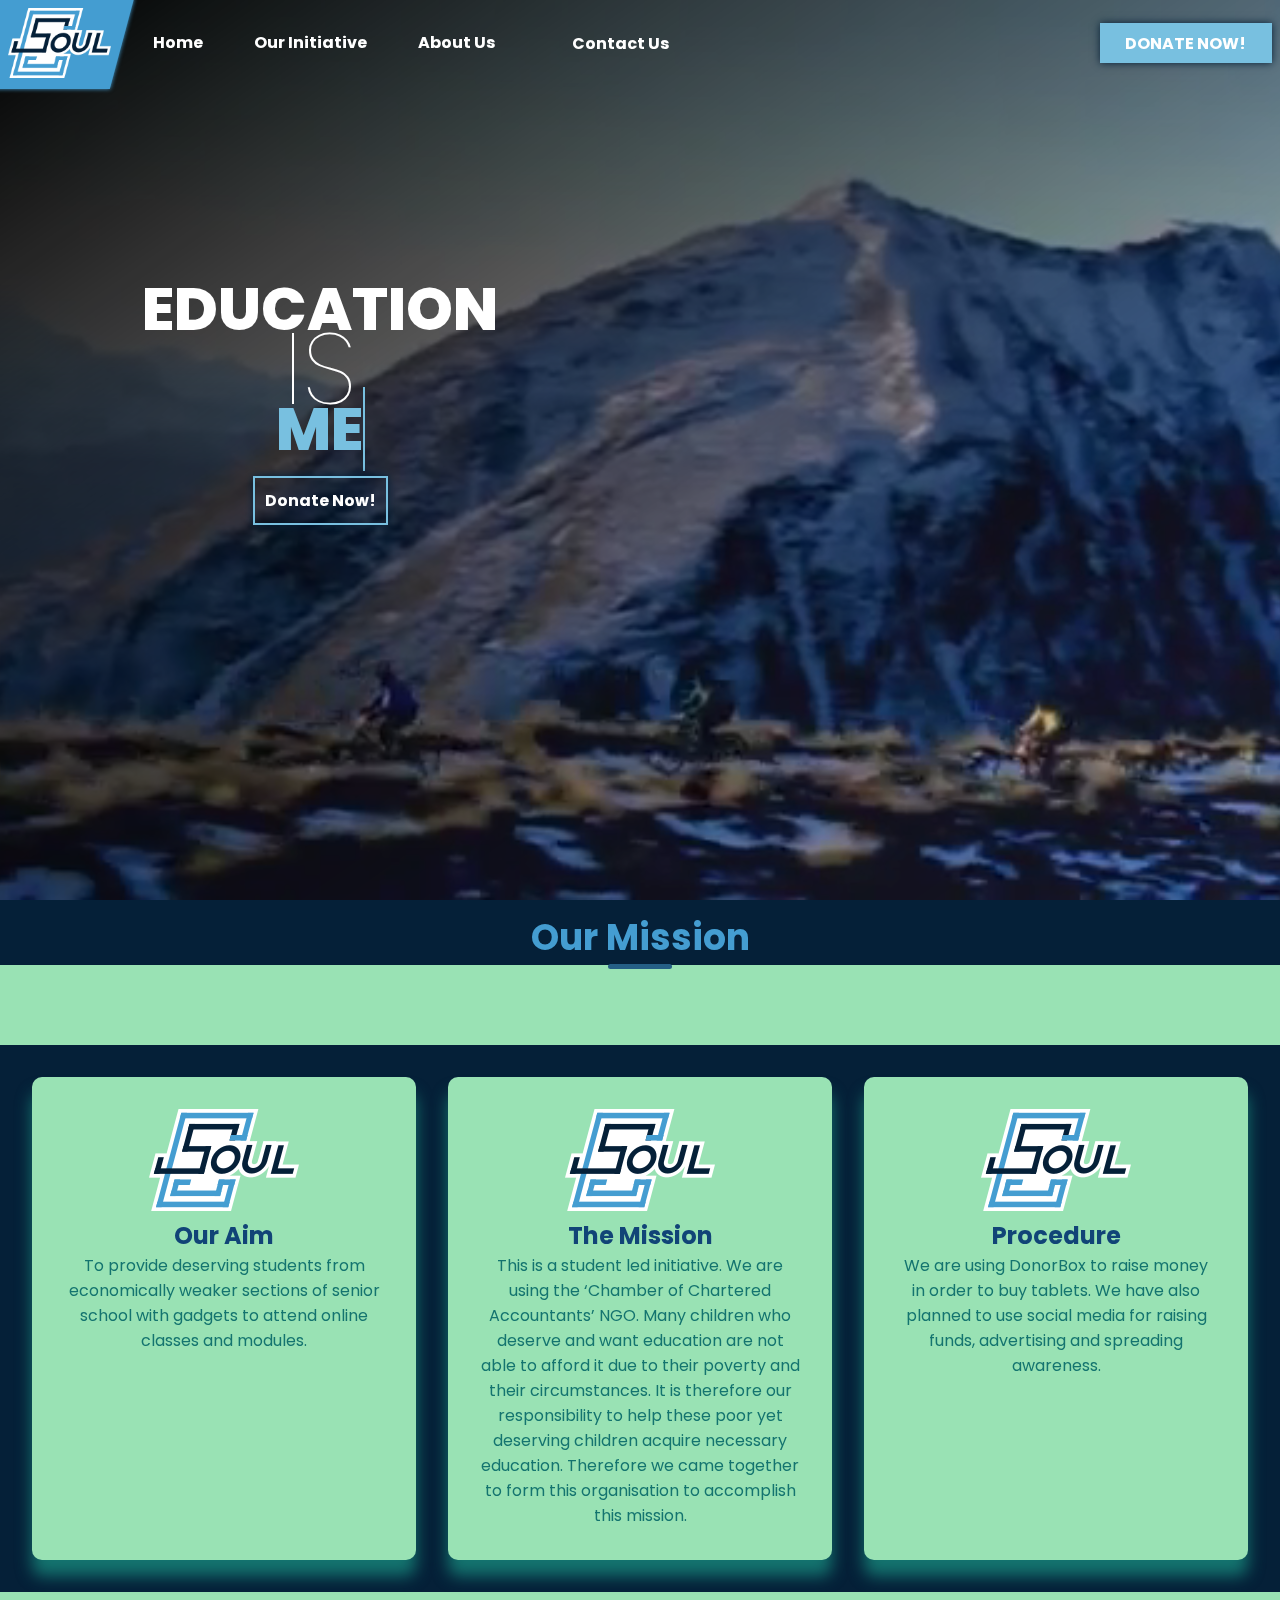
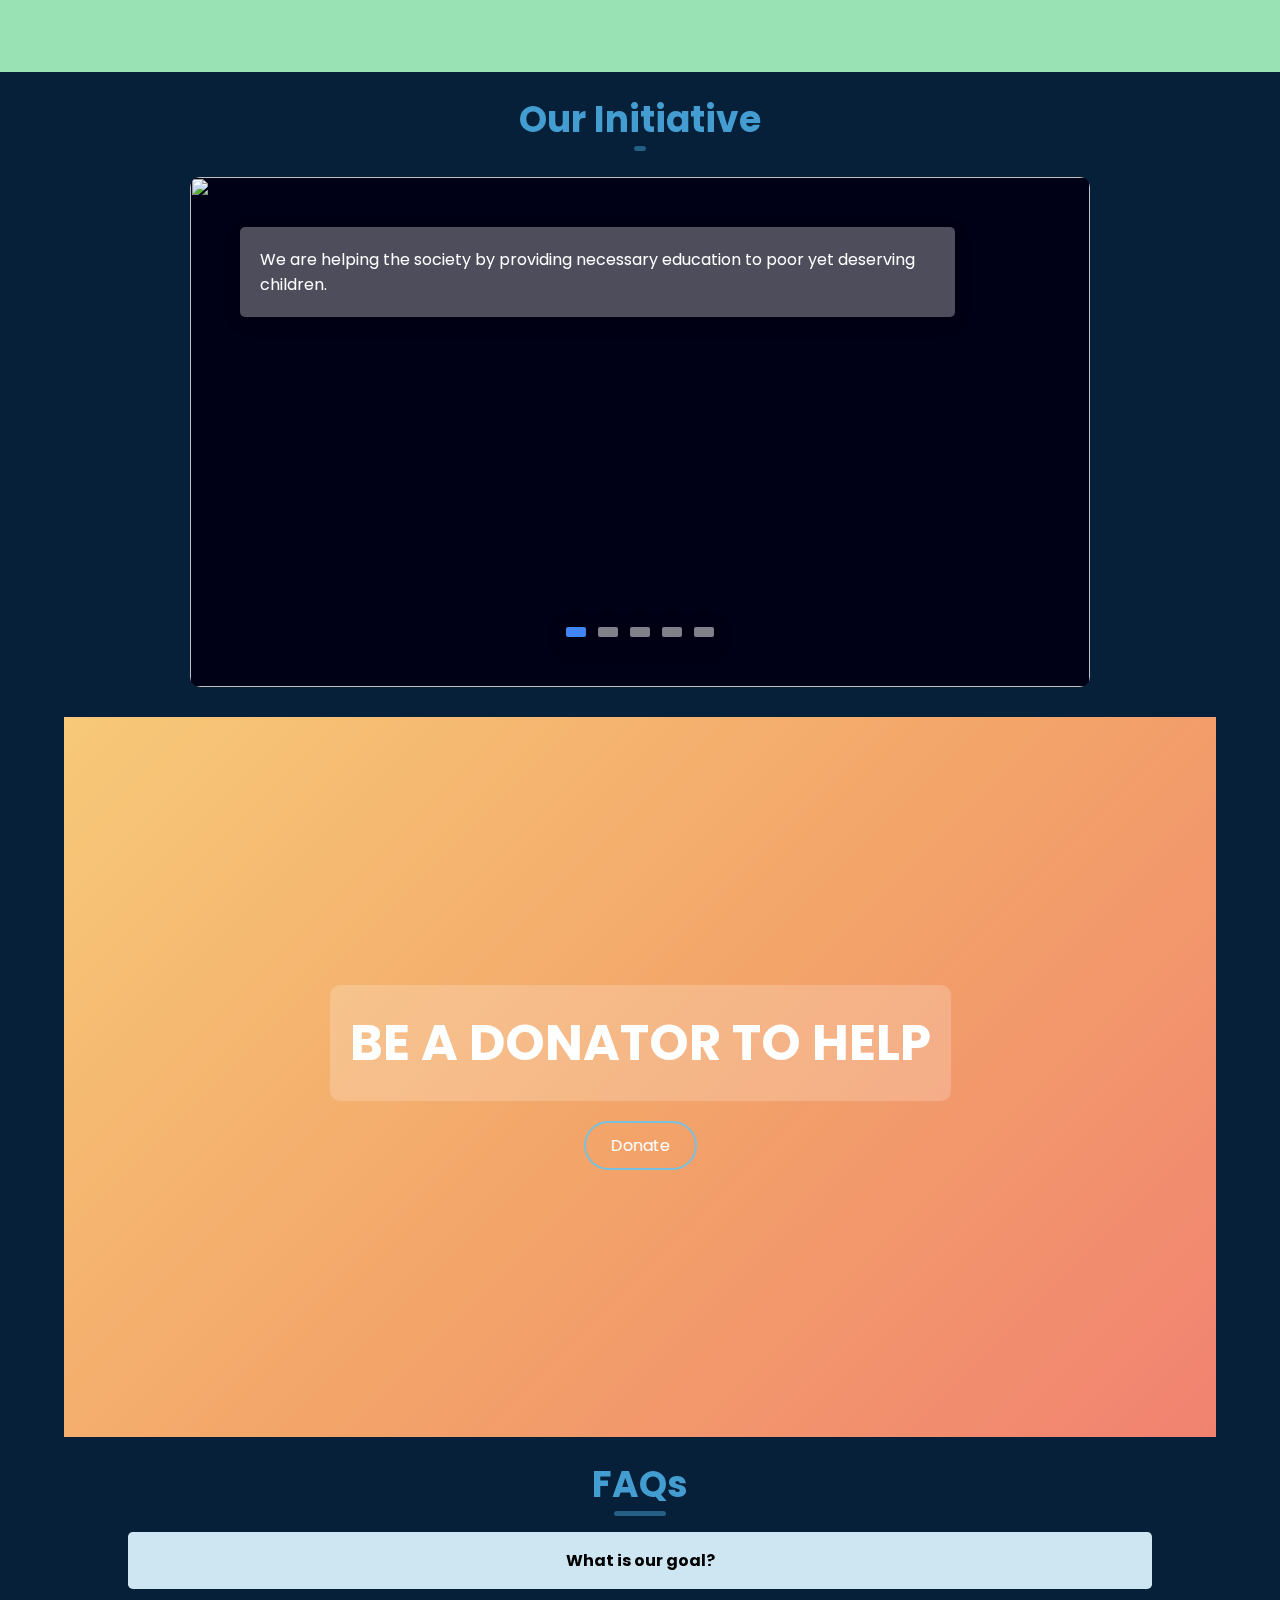
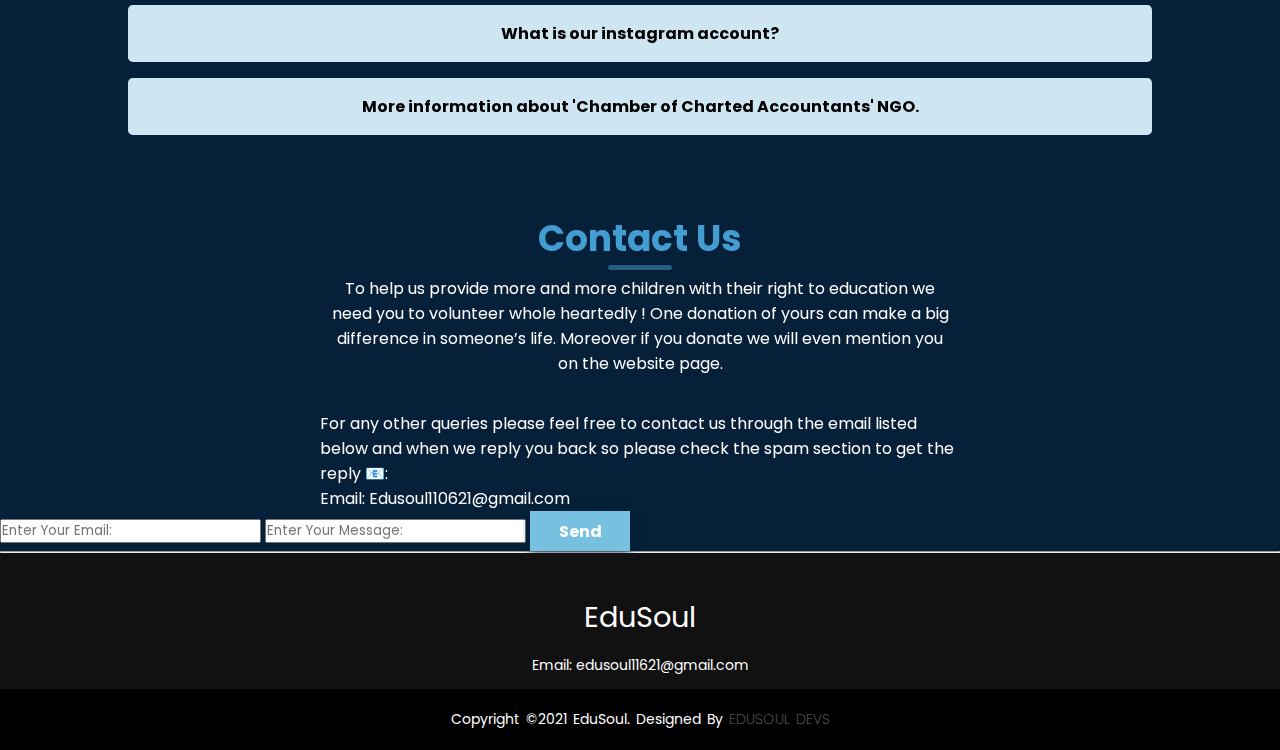
==== commit f44e68c5: "again removed the volunteer but" ====
--- a/index.html
+++ b/index.html
@@ -42,8 +42,7 @@
             </div>
             <div class="nav-right">
                 <button class="nav-item" style="color: #ffffff"><a class="link" href="#donate">DONATE NOW!</a></button>
-                <button class="nav-left" style="color:#ffffff; margin:10px; padding:0 2vw 0 2vw;"><a class="link"
-                        href="#">VOLUNTEER</a></button>
+                
             </div>
             <div class="menu-icon-div">
                 <span class="material-icons" id="menu-icon">
@@ -60,7 +59,7 @@
                 <a href="#contact">Contact Us</a>
             </div>
             <div class="side-panel-div-lower">
-                <button style="color:#ffffff; margin: 10px 20px 10px 20px; padding:0 2vw 0 2vw;">VOLUNTEER</button>
+      
                 <button style="color: #ffffff; margin: 10px 20px 10px 20px; padding:0 2vw 0 2vw;">DONATE NOW!</button>
             </div>
         </div>
@@ -177,7 +176,7 @@
     <div class="donation-main" id='donate'>
         <section class="donation">
             <h1>BE A DONATOR TO HELP</h1>
-            <a href="https://donorbox.org/edusoul-gadget-fundraiser-1-0" target="_blank" rel="noopener noreferrer">Donate</a>
+            <a href=" https://donorbox.org/edusoul-gadget-fundraiser-1-0-1" target="_blank" rel="noopener noreferrer">Donate</a>
         </section>
     </div>
 
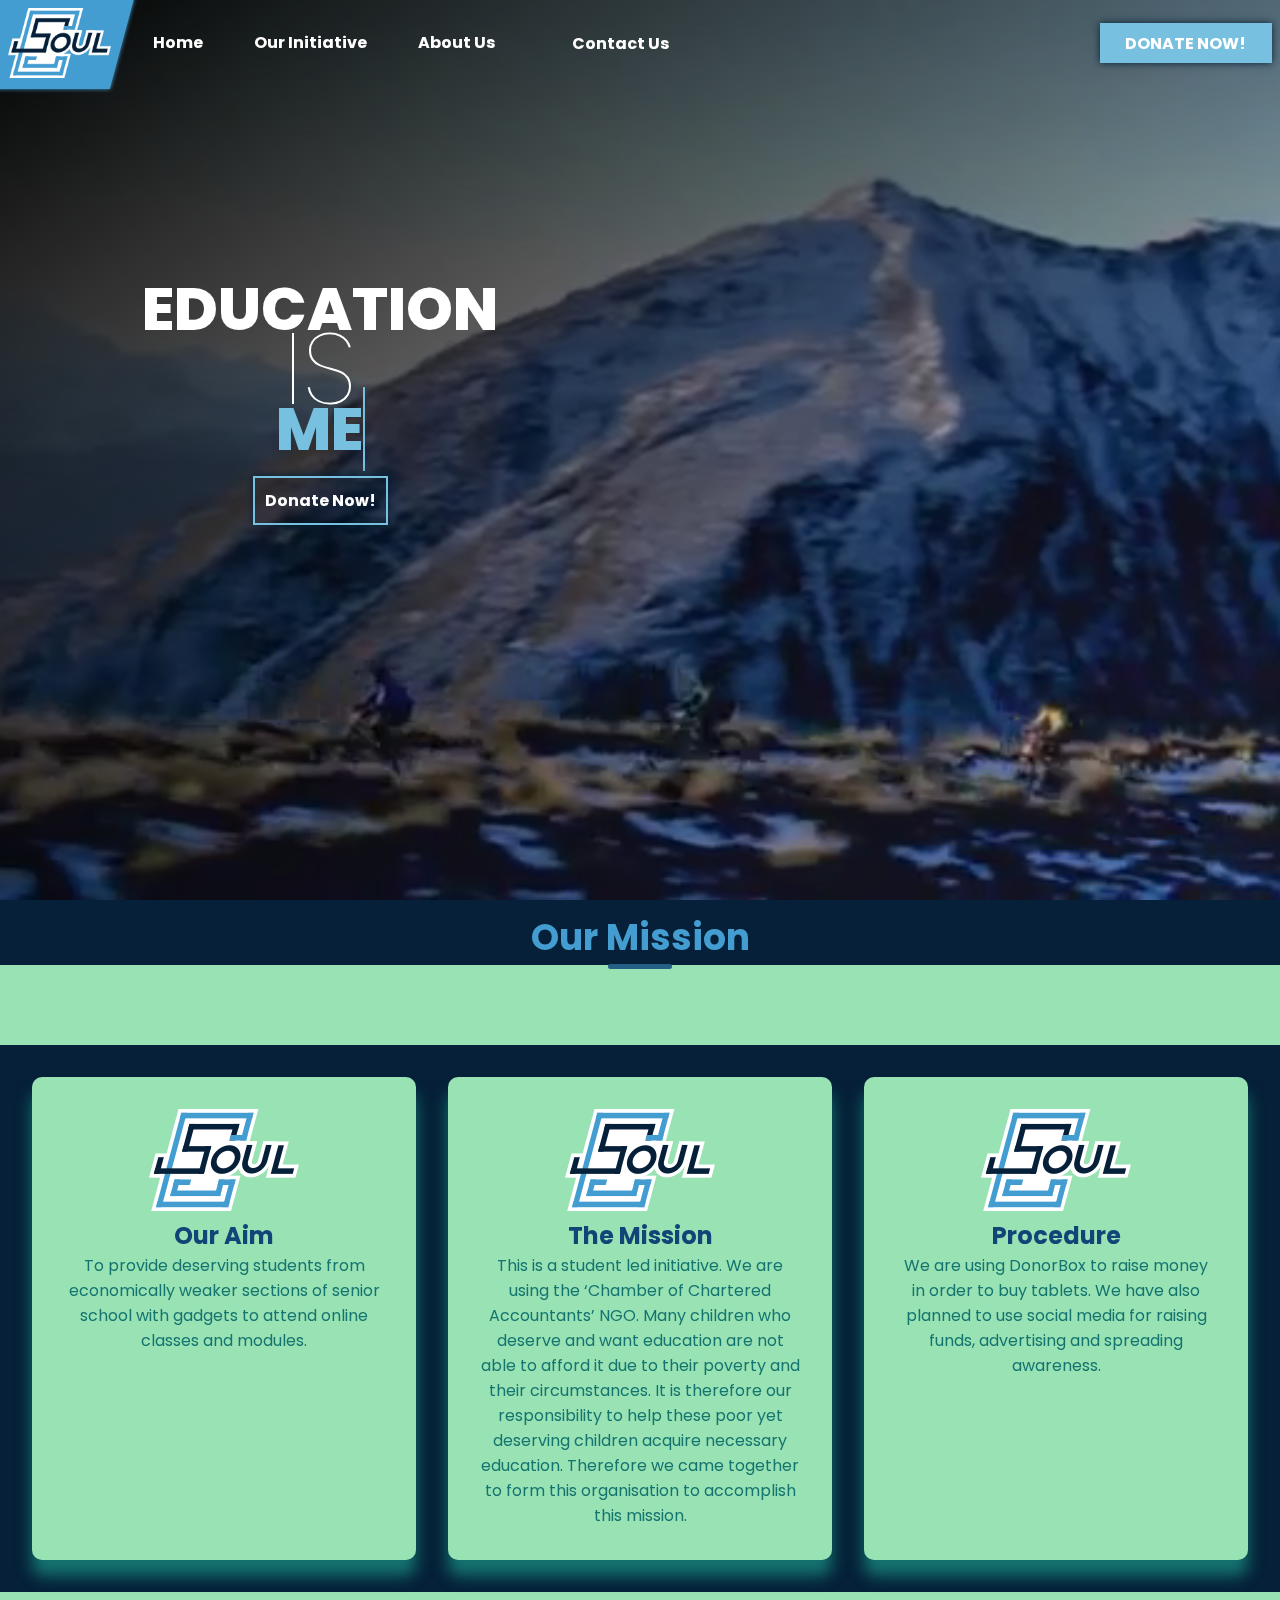
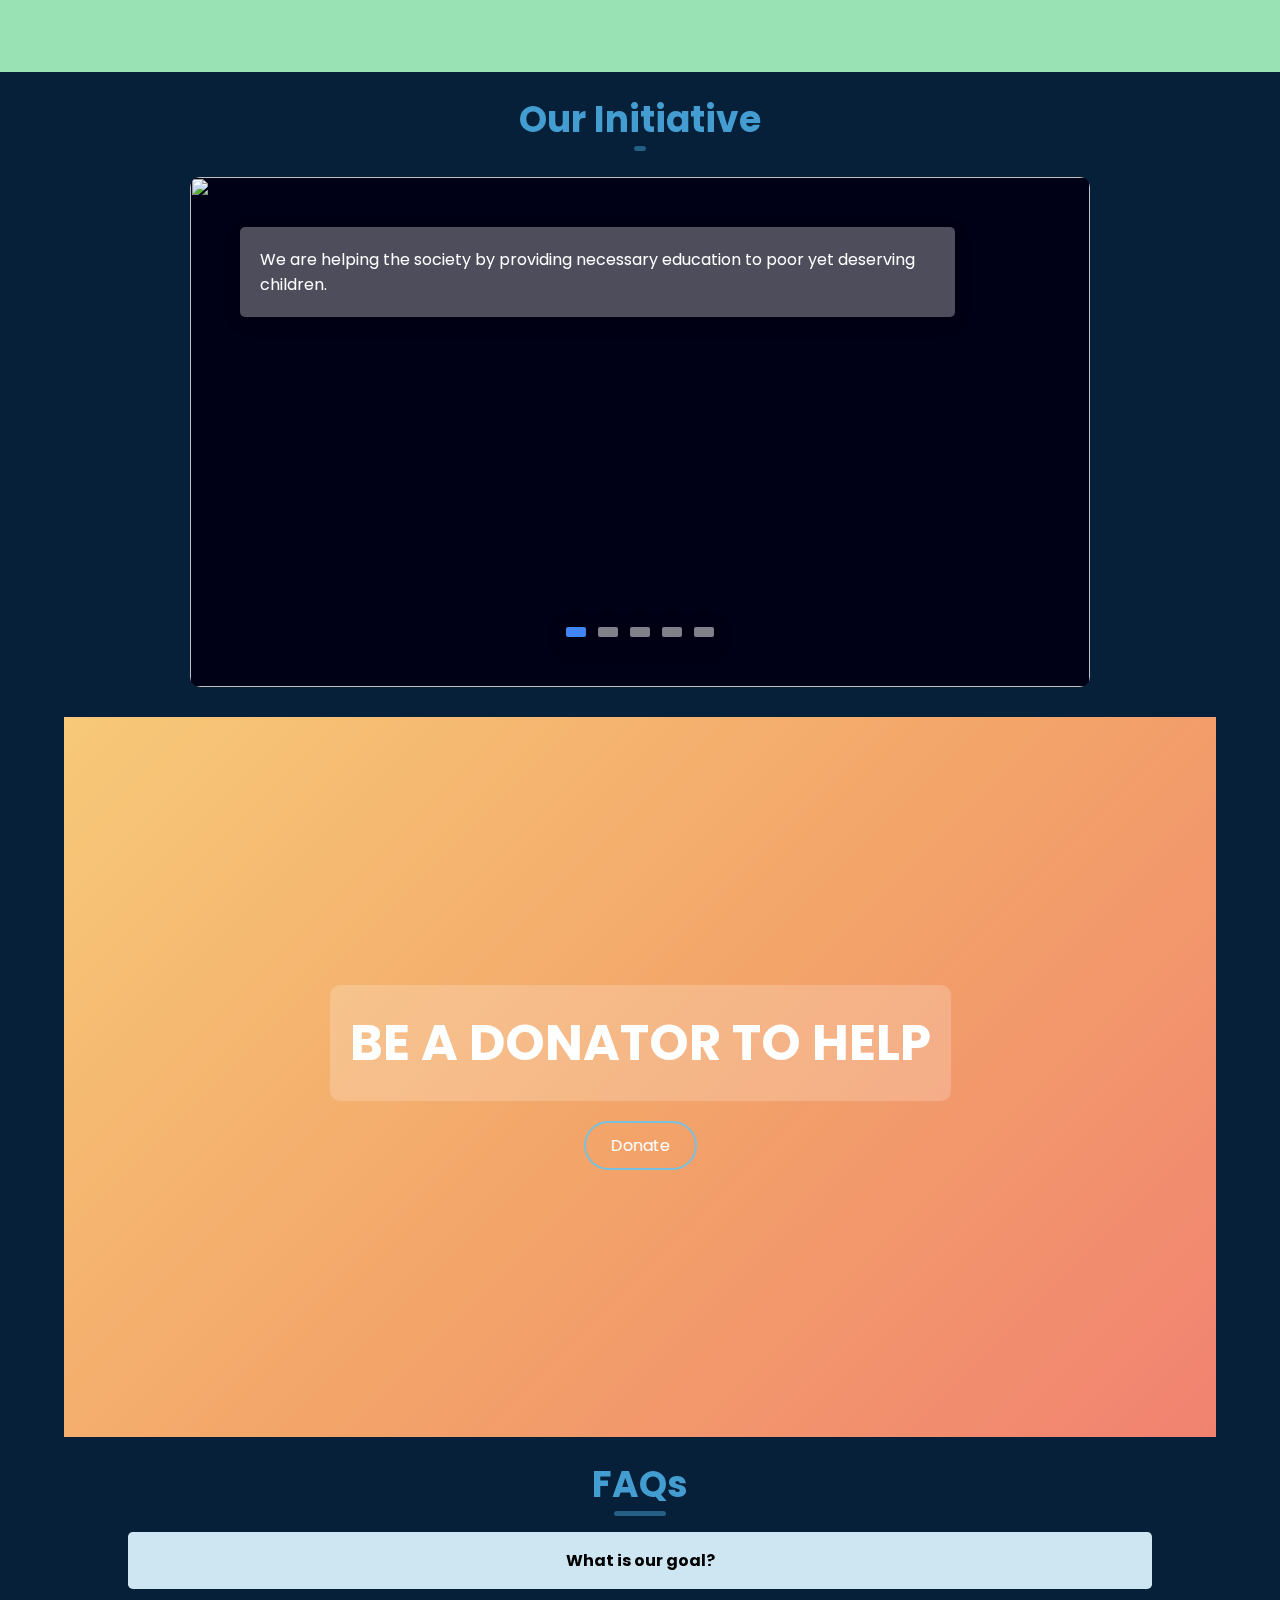
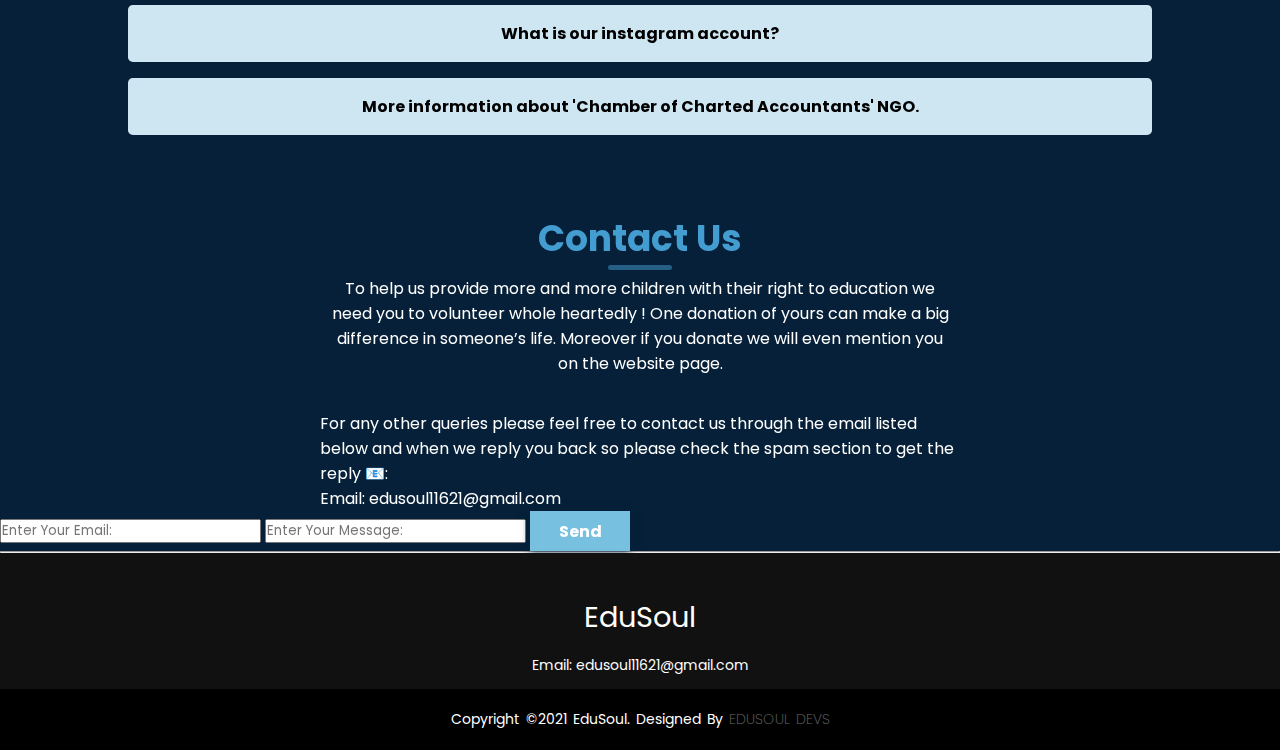
==== commit 0598f299: "email fix" ====
--- a/index.html
+++ b/index.html
@@ -227,13 +227,13 @@
                     For any other queries please feel free to contact us through the email listed below and when we
                     reply you back so please check the spam section to get the reply 📧:
                 </p>
-                <p>Email: Edusoul110621@gmail.com
+                <p>Email: edusoul11621@gmail.com
 
                 </p>
 
             </div>
             <div class="form-div">
-                <form action="https://formsubmit.co/Edusoul1106@gmail.com" method="POST" class="contact-form">
+                <form action="https://formsubmit.co/edusoul11621@gmail.com" method="POST" class="contact-form">
                     <input type="email" name="email" placeholder="Enter Your Email:" required>
                     <input type="text" name="name" required placeholder="Enter Your Message:">
                     <input type="hidden" name="_subject" value="New submission!">
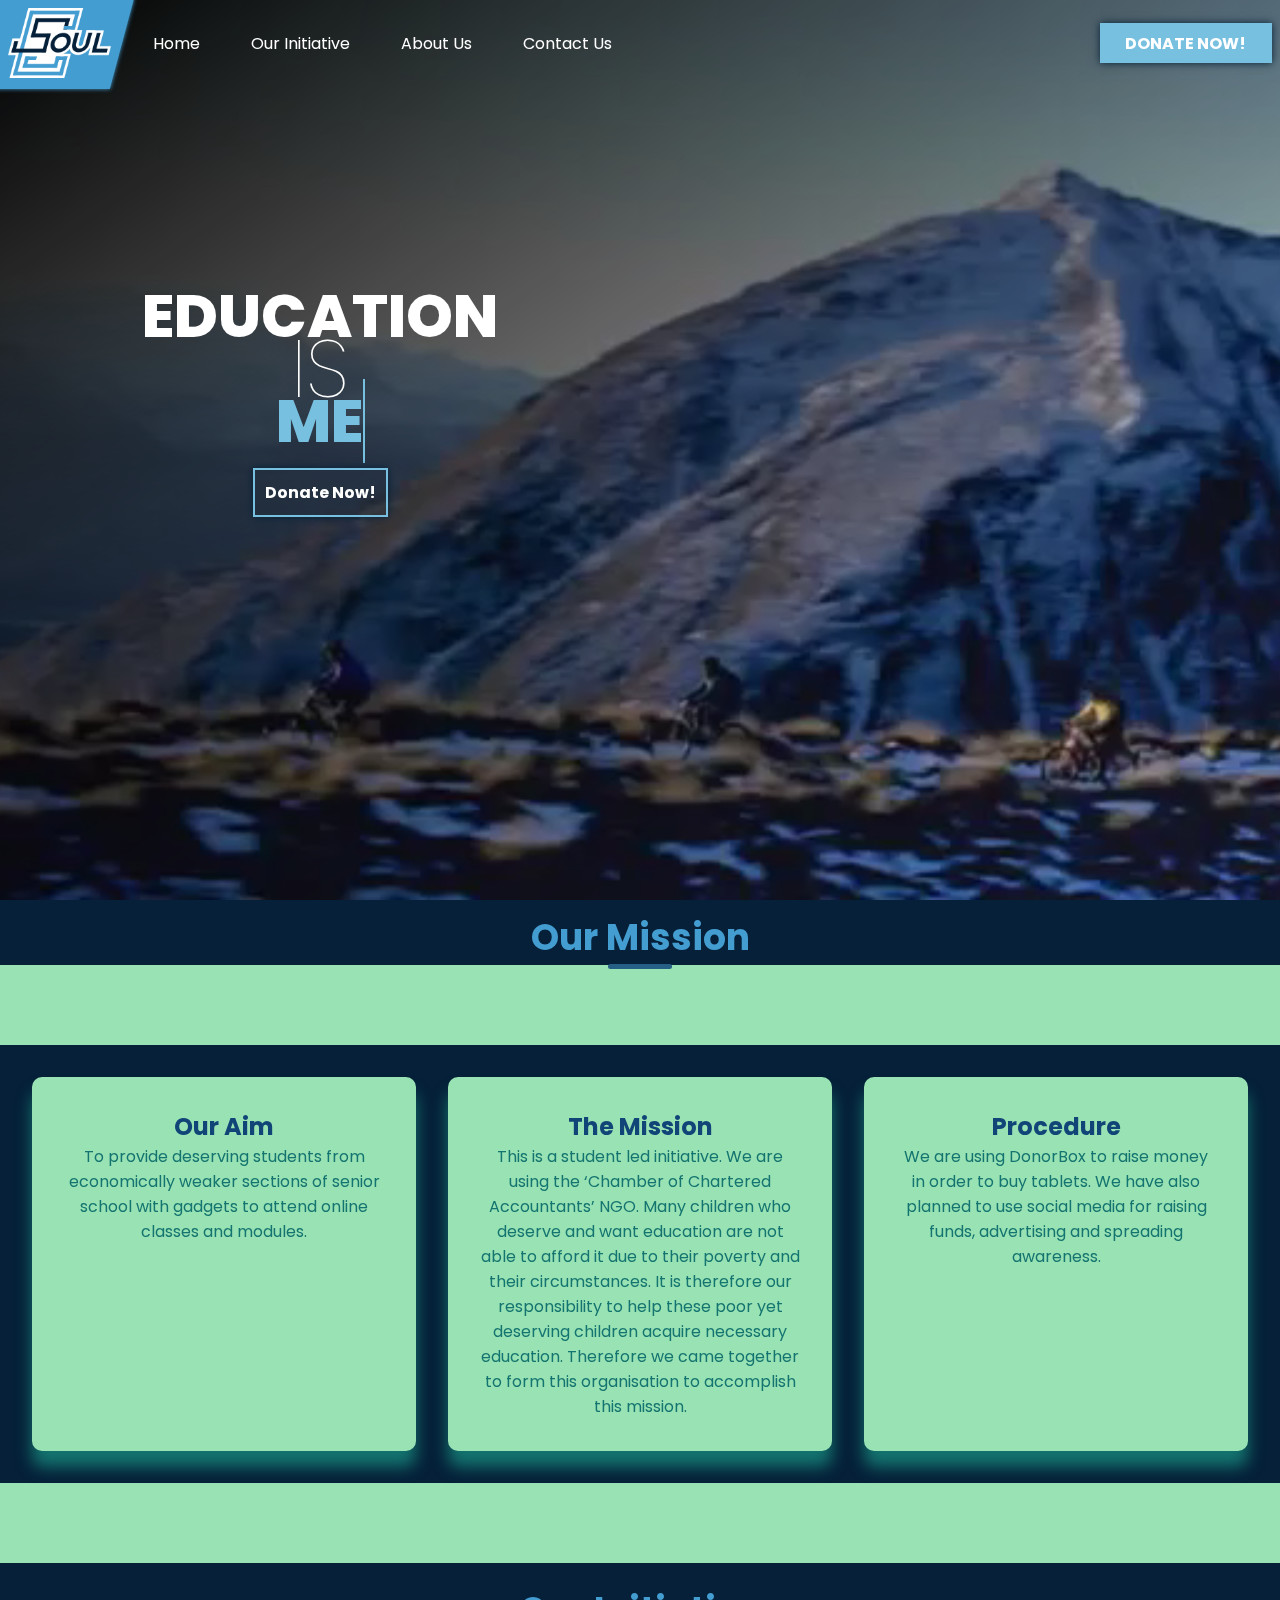
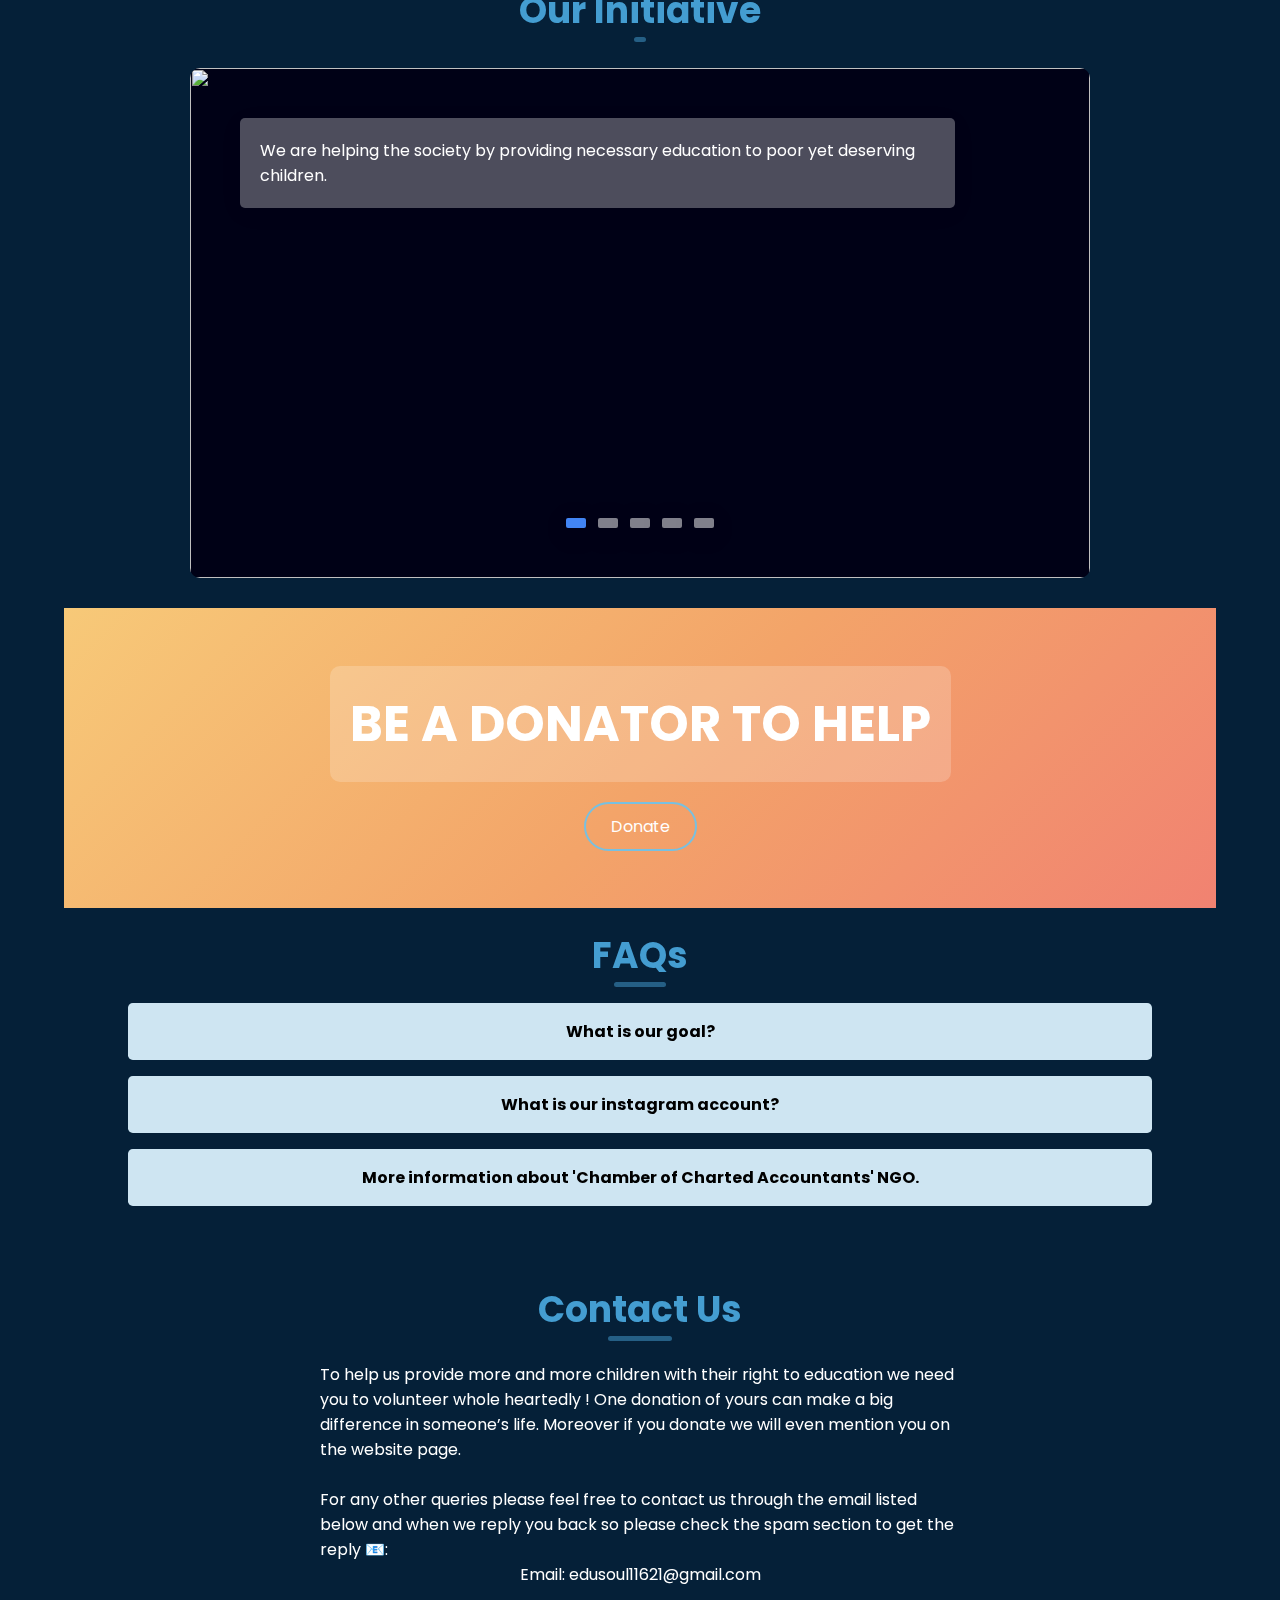
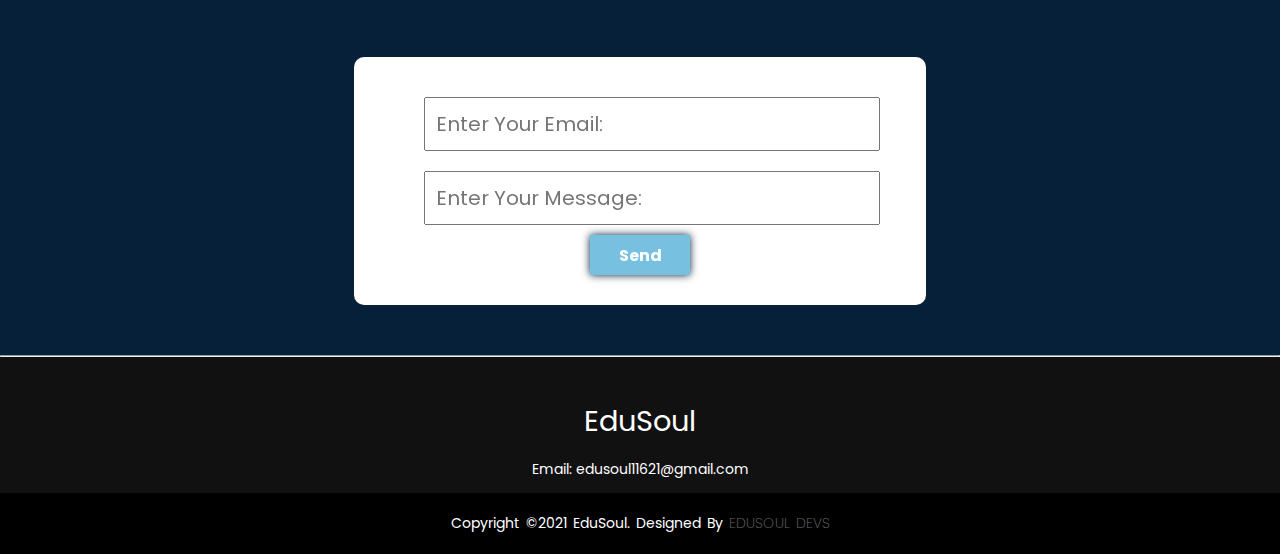
==== commit a67dc1b9: "fixed some bugs" ====
--- a/index.html
+++ b/index.html
@@ -25,7 +25,7 @@
 
     <div class="banner">
         <div class="banner-overlay"></div>
-        <video autoplay muted loop src="assets/videos/main.mp4"></video>
+        <video autoplay loop src="assets/videos/main.mp4"></video>
     </div>
 
     <div class="landing-scene">
@@ -37,12 +37,12 @@
                     <div class="nav-item">Home</div>
                     <div class="nav-item"><a class="initiative link" href="#initiative">Our Initiative</a></div>
                     <div class="nav-item"><a class="abt link" href="about.html">About Us</a></div>
-                    <div class="nav-item"><a class="nav-item link" href="#contact">Contact Us</a></div>
+                    <div class="nav-item"><a class="link" href="#contact">Contact Us</a></div>
                 </div>
             </div>
             <div class="nav-right">
                 <button class="nav-item" style="color: #ffffff"><a class="link" href="#donate">DONATE NOW!</a></button>
-                
+
             </div>
             <div class="menu-icon-div">
                 <span class="material-icons" id="menu-icon">
@@ -59,7 +59,7 @@
                 <a href="#contact">Contact Us</a>
             </div>
             <div class="side-panel-div-lower">
-      
+
                 <button style="color: #ffffff; margin: 10px 20px 10px 20px; padding:0 2vw 0 2vw;">DONATE NOW!</button>
             </div>
         </div>
@@ -77,7 +77,6 @@
     <h1 class="heading-primary">Our Mission</h1>
     <div class="cards">
         <div class="card">
-            <img src="assets/logos/150x102.png" alt="logo" />
             <h2>Our Aim</h2>
             <p>
                 To provide deserving students from economically weaker sections of senior school with
@@ -85,7 +84,6 @@
             </p>
         </div>
         <div class="card">
-            <img src="assets/logos/150x102.png" alt="logo" />
             <h2>The Mission</h2>
             <p>
                 This is a student led initiative. We are using the ‘Chamber
@@ -98,7 +96,6 @@
             </p>
         </div>
         <div class="card">
-            <img src="assets/logos/150x102.png" alt="logo" />
             <h2>Procedure</h2>
             <p>
                 We are using DonorBox to raise money in order to buy tablets.
@@ -115,33 +112,33 @@
 
     <div class="slider">
         <div class="slide active">
-            <img src="assets/slider_images/Image_1.jpg"
-                alt="">
-            <div class="info">
-         
+            <img src="assets/slider_images/Image_1.jpg" alt="">
+            <div class="info">
+
                 <p>We are helping the society by providing necessary education to poor yet deserving children.
-</p>
-            </div>
-        </div>
-        <div class="slide">
-            <img src="assets/slider_images/Image_2.jpg"
-                alt="">
-            <div class="info">
-            
-                <p>The funds will be donated to us via the donation link of DonorBox by generous people who support our cause and want to make a difference.
-</p>
-            </div>
-        </div>
-        <div class="slide">
-            <img src="assets/slider_images/Image_3.jpg"
-                alt="">
-            <div class="info">
-                
+                </p>
+            </div>
+        </div>
+        <div class="slide">
+            <img src="assets/slider_images/Image_2.jpg" alt="">
+            <div class="info">
+
+                <p>The funds will be donated to us via the donation link of DonorBox by generous people who support our
+                    cause and want to make a difference.
+                </p>
+            </div>
+        </div>
+        <div class="slide">
+            <img src="assets/slider_images/Image_3.jpg" alt="">
+            <div class="info">
+
                 <p>This is a redeeming opportunity to give to the underprivileged as taught by Bhagavad Gita as well:
-दातव्यमिति यद्दानं दीयतेऽनुपकारिणे |
-देशे काले च पात्रे च तद्दानं सात्त्विकं स्मृतम्
-(Charity given to a worthy person simply because it is right to give, without consideration of anything in return, at the proper time and in the proper place, is stated to be in the mode of goodness).
-</p>
+                    दातव्यमिति यद्दानं दीयतेऽनुपकारिणे |
+                    देशे काले च पात्रे च तद्दानं सात्त्विकं स्मृतम्
+                    (Charity given to a worthy person simply because it is right to give, without consideration of
+                    anything in return, at the proper time and in the proper place, is stated to be in the mode of
+                    goodness).
+                </p>
             </div>
         </div>
         <div class="slide">
@@ -156,7 +153,7 @@
             <div class="info">
 
                 <p>Education is the most powerful weapon which you can use to change the world
-</p>
+                </p>
             </div>
         </div>
         <div class="navigation">
@@ -176,7 +173,8 @@
     <div class="donation-main" id='donate'>
         <section class="donation">
             <h1>BE A DONATOR TO HELP</h1>
-            <a href=" https://donorbox.org/edusoul-gadget-fundraiser-1-0-1" target="_blank" rel="noopener noreferrer">Donate</a>
+            <a href=" https://donorbox.org/edusoul-gadget-fundraiser-1-0-1" target="_blank"
+                rel="noopener noreferrer">Donate</a>
         </section>
     </div>
 
@@ -205,8 +203,12 @@
                 More information about 'Chamber of Charted Accountants' NGO.
             </summary>
             <div class="contentfaq">
-                <p class="faq-content-text"> Chamber of Chartered Professionals is a Voluntary Organisation of Professionals consisting of Chartered Accountants, Company Secretaries, Cost Accountants, Advocates, MBA. The organisation is a registered NGO and has members across India. It is a non-profit organisation dedicated to represent the interest of the members.
-                    more info on : <a href = "https://in.linkedin.com/company/chamber-of-chartered-professionals" >Linkedin</a>
+                <p class="faq-content-text"> Chamber of Chartered Professionals is a Voluntary Organisation of
+                    Professionals consisting of Chartered Accountants, Company Secretaries, Cost Accountants, Advocates,
+                    MBA. The organisation is a registered NGO and has members across India. It is a non-profit
+                    organisation dedicated to represent the interest of the members.
+                    more info on : <a
+                        href="https://in.linkedin.com/company/chamber-of-chartered-professionals">Linkedin</a>
                 </p>
             </div>
         </details>
@@ -247,7 +249,7 @@
         <div class="footer-content">
             <h3>EduSoul</h3>
             <p>Email: edusoul11621@gmail.com
-</p>
+            </p>
         </div>
         <div class="footer-bottom">
             <p>copyright &copy;2021 EduSoul. designed by <span>EduSoul Devs</span></p>
@@ -258,4 +260,4 @@
 <script src="./js/app.js"></script>
 <script src="./js/slider.js"></script>
 
-</html>
+</html>--- a/css/style.css
+++ b/css/style.css
@@ -1,678 +1,703 @@
 @import url("https://fonts.googleapis.com/css2?family=Roboto&display=swap");
 
 :root {
-    --white: #ffffff;
-    --light-blue: #78c0e0;
-    --blue: #052038;
-    --dark-blue: #449dd1;
-    --cyan-process-blue: #5eafd9;
-    --blue-saphire: #255f85;
-    --pale-blue: #cee5f2;
+  --white: #ffffff;
+  --light-blue: #78c0e0;
+  --blue: #052038;
+  --dark-blue: #449dd1;
+  --cyan-process-blue: #5eafd9;
+  --blue-saphire: #255f85;
+  --pale-blue: #cee5f2;
 }
 html {
-    scroll-behavior: smooth;
+  scroll-behavior: smooth;
 }
 body {
-    display: block;
-    overflow-x: hidden;
-    width: 100%;
-    height: 100%;
-    background: var(--blue);
+  display: block;
+  overflow-x: hidden;
+  width: 100%;
+  height: 100%;
+  background: var(--blue);
 }
 
 * {
-    box-shadow: border-box;
-    margin: 0;
-    padding: 0;
-    /* font-family: "Roboto", sans-serif; */
-    font-family: "Poppins", sans-serif;
-    color: white;
+  box-shadow: border-box;
+  margin: 0;
+  padding: 0;
+  /* font-family: "Roboto", sans-serif; */
+  font-family: "Poppins", sans-serif;
+  color: white;
 }
 
 .nav {
-    position: fixed;
-    width: 100%;
-    top: 0;
-    display: flex;
-    flex-direction: row;
-    flex-wrap: wrap;
-    align-items: center;
-    z-index: 2;
-    /* disabling text selection :P */
-    -webkit-user-select: none; /* Chrome all / Safari all */
-    -moz-user-select: none; /* Firefox all */
-    -ms-user-select: none; /* IE 10+ */
-    user-select: none; /* Likely future */
+  position: fixed;
+  width: 100%;
+  top: 0;
+  display: flex;
+  flex-direction: row;
+  align-items: center;
+  z-index: 2;
+  /* disabling text selection :P */
+  -webkit-user-select: none; /* Chrome all / Safari all */
+  -moz-user-select: none; /* Firefox all */
+  -ms-user-select: none; /* IE 10+ */
+  user-select: none; /* Likely future */
 }
 .nav-left {
-    padding: 0.5em;
-    top: 0;
-    display: flex;
-    flex-direction: row;
-    align-items: center;
+  padding: 0.5em;
+  top: 0;
+  display: flex;
+  flex-direction: row;
+  align-items: center;
 }
 .nav-right {
-    padding: 0.5em;
-    top: 0;
-    display: flex;
-    flex-grow: 100;
-    align-items: center;
-    justify-content: flex-end;
+  padding: 0.5em;
+  top: 0;
+  display: flex;
+  flex-grow: 100;
+  align-items: center;
+  justify-content: flex-end;
 }
 
 .nav-item {
-    vertical-align: middle;
-    padding: 0 2vw;
-    color: var(--white);
-    font-weight: 700;
-    cursor: pointer;
+  vertical-align: middle;
+  padding: 0 2vw;
+  color: var(--white);
+  cursor: pointer;
 }
 
 .nav-icon-bg {
-    padding: 0.5em 0.5em 0.5em 4em;
-    position: absolute;
-    left: -50px;
-    width: 100px;
-    height: 75px;
-    z-index: -1;
-    background-color: var(--dark-blue);
-    box-shadow: var(--dark-blue) 0em 0em 0.25em;
-    transform: skewX(-15deg);
-    transition: width 0.5s;
-}
-.abt{
-    color: var(--white);
+  padding: 0.5em 0.5em 0.5em 4em;
+  position: absolute;
+  left: -50px;
+  width: 100px;
+  height: 75px;
+  z-index: -1;
+  background-color: var(--dark-blue);
+  box-shadow: var(--dark-blue) 0em 0em 0.25em;
+  transform: skewX(-15deg);
+  transition: width 0.5s;
+}
+.abt {
+  color: var(--white);
 }
 .nav-items {
-    display: flex;
+  display: flex;
 }
 
 /* TO BE CHANGED LATER, ON SCROLL (probably js would help) */
 .nav-icon-bg:hover {
-    width: 100vw;
+  width: 100vw;
 }
 
 .banner {
-    width: 100%;
-    height: 100%;
-    overflow: hidden;
-    display: flex;
-    justify-content: center;
-    align-items: center;
+  width: 100%;
+  height: 100%;
+  overflow: hidden;
+  display: flex;
+  justify-content: center;
+  align-items: center;
 }
 
 .banner video {
-    position: absolute;
-    top: 0;
-    left: 0;
-    object-fit: cover;
-    width: 100%;
-    height: 100%;
-    pointer-events: none;
-    z-index: -1;
+  position: absolute;
+  top: 0;
+  left: 0;
+  object-fit: cover;
+  width: 100%;
+  height: 100%;
+  pointer-events: none;
+  z-index: -1;
 }
 .heading-primary {
-    text-align: center;
-    color: var(--dark-blue);
-    margin-top: 20px;
-    font-size: 36px;
-    position: relative;
+  text-align: center;
+  color: var(--dark-blue);
+  margin-top: 20px;
+  font-size: 36px;
+  position: relative;
 }
 
 .heading-primary::after {
-    position: absolute;
-    content: "";
-    height: 5px;
-    bottom: -4px;
-    margin: 0 auto;
-    left: 0;
-    right: 0;
-    width: 5%;
-    background: var(--blue-saphire);
-    border-radius: 20px;
-    transition: 0.5s;
+  position: absolute;
+  content: "";
+  height: 5px;
+  bottom: -4px;
+  margin: 0 auto;
+  left: 0;
+  right: 0;
+  width: 5%;
+  background: var(--blue-saphire);
+  border-radius: 20px;
+  transition: 0.5s;
 }
 
 .heading-primary:hover::after {
-    width: 10%;
+  width: 10%;
 }
 
 .banner-overlay {
-    position: absolute;
-    top: 0;
-    left: 0;
-    object-fit: cover;
-    width: 100%;
-    height: 100%;
-    pointer-events: none;
-    background: linear-gradient(to bottom right, #000000ff, #00000000);
-    z-index: 0;
+  position: absolute;
+  top: 0;
+  left: 0;
+  object-fit: cover;
+  width: 100%;
+  height: 100%;
+  pointer-events: none;
+  background: linear-gradient(to bottom right, #000000ff, #00000000);
+  z-index: 0;
 }
 
 .landing-scene {
-    display: block;
-    height: 90vh;
-    width: 100%;
-    margin: auto;
-    background-size: cover;
-    background-attachment: fixed;
-    background-position: center;
+  display: block;
+  height: 90vh;
+  width: 100%;
+  margin: auto;
+  background-size: cover;
+  background-attachment: fixed;
+  background-position: center;
 }
 
 .title {
-    display: flex;
-    flex-direction: column;
-    justify-content: center;
-    line-height: 0.75;
-    min-height: 75vh;
-    max-height: 90vh;
-    width: 50%;
-    /* border: solid #ffffff; */
-    margin-top: 5em;
-    z-index: 1;
+  display: flex;
+  flex-direction: column;
+  justify-content: center;
+  line-height: 0.75;
+  min-height: 75vh;
+  max-height: 90vh;
+  width: 50%;
+  /* border: solid #ffffff; */
+  margin-top: 5em;
+  z-index: 1;
 }
 h1.title1 {
-    display: block;
-    margin-left: auto;
-    margin-right: auto;
-    font-weight: 800;
-    font-size: 60px;
-    z-index: 1;
+  display: block;
+  margin-left: auto;
+  margin-right: auto;
+  font-weight: 800;
+  font-size: 60px;
+  z-index: 1;
 }
 h1.title2 {
-    display: block;
-    margin-left: auto;
-    margin-right: auto;
-    font-weight: 100;
-    font-size: 100px;
-    z-index: 1;
+  display: block;
+  margin-left: auto;
+  margin-right: auto;
+  font-weight: 100;
+  font-size: 80px;
+  z-index: 1;
 }
 h1.title3 {
-    display: block;
-    margin-left: auto;
-    margin-right: auto;
-    font-weight: 800;
-    font-size: 60px;
-    color: var(--light-blue);
-    z-index: 1;
+  display: block;
+  margin-left: auto;
+  margin-right: auto;
+  font-weight: 800;
+  font-size: 60px;
+  color: var(--light-blue);
+  z-index: 1;
 }
 
 h1.title3::after {
-    content: "";
-    border-right: 2px solid var(--light-blue);
-    animation: typeEffect 1s infinite ease;
+  content: "";
+  border-right: 2px solid var(--light-blue);
+  animation: typeEffect 1s infinite ease;
 }
 
 button {
-    background-color: var(--light-blue);
-    border: none;
-    color: #ffffff;
-    font-weight: 700;
-    padding: auto;
-    text-decoration: none;
-    min-width: 100px;
-    min-height: 40px;
-    z-index: 1;
-
-    vertical-align: middle;
-    font-size: 16px;
-    transition: background 0.5s;
-    cursor: pointer;
-    box-shadow: var(--blue) 0em 0em 0.5em;
+  background-color: var(--light-blue);
+  border: none;
+  color: #ffffff;
+  font-weight: 700;
+  padding: auto;
+  text-decoration: none;
+  min-width: 100px;
+  min-height: 40px;
+  z-index: 1;
+
+  vertical-align: middle;
+  font-size: 16px;
+  transition: background 0.5s;
+  cursor: pointer;
+  box-shadow: var(--blue) 0em 0em 0.5em;
 }
 
 button:hover {
-    background-color: var(--blue);
+  background-color: var(--blue);
 }
 
 .title-btn {
-    margin: 1.5em auto;
-    cursor: pointer;
-    background: transparent;
-    border: 2px solid var(--light-blue);
-    padding: 10px;
+  margin: 1.5em auto;
+  cursor: pointer;
+  background: transparent;
+  border: 2px solid var(--light-blue);
+  padding: 10px;
 }
 
 .desc-bg {
-    /* margin-top: 5rem; */
-    padding-top: 7.5em;
-    width: 100vw;
-    height: 100vh;
-    color: #fff5fd;
-    display: flex;
-    padding: auto;
-    /* background-color: #111; */
+  /* margin-top: 5rem; */
+  padding-top: 7.5em;
+  width: 100vw;
+  height: 100vh;
+  color: #fff5fd;
+  display: flex;
+  padding: auto;
+  /* background-color: #111; */
 }
 
 .org-images {
-    position: relative;
-    margin-left: 30px;
+  position: relative;
+  margin-left: 30px;
 }
 
 .first-image img {
-    margin-left: 8px;
-    position: absolute;
-    width: 17rem;
-    border: 10px solid transparent;
-    -moz-border-image: -moz-linear-gradient(top, #3acfd5 0%, #3a4ed5 100%);
-    -webkit-border-image: -webkit-linear-gradient(
-        top,
-        #3acfd5 0%,
-        #3a4ed5 100%
+  margin-left: 8px;
+  position: absolute;
+  width: 17rem;
+  border: 10px solid transparent;
+  -moz-border-image: -moz-linear-gradient(top, #3acfd5 0%, #3a4ed5 100%);
+  -webkit-border-image: -webkit-linear-gradient(top, #3acfd5 0%, #3a4ed5 100%);
+  border-image: linear-gradient(to bottom, #3acfd5 0%, #3a4ed5 100%);
+  border-image-slice: 1;
+}
+
+.second-image img {
+  position: absolute;
+  margin-left: 17.5rem;
+  margin-top: 10rem;
+  width: 22rem;
+  border: 10px solid transparent;
+  -moz-border-image: -moz-linear-gradient(top, #3acfd5 0%, #3a4ed5 100%);
+  -webkit-border-image: -webkit-linear-gradient(top, #3acfd5 0%, #3a4ed5 100%);
+  border-image: linear-gradient(to bottom, #3acfd5 0%, #3a4ed5 100%);
+  border-image-slice: 1;
+}
+
+.third-image img {
+  position: absolute;
+  margin-left: 8px;
+  width: 17rem;
+  margin-top: 23rem;
+  z-index: -1;
+  height: 11.5rem;
+  border: 10px solid transparent;
+  -moz-border-image: -moz-linear-gradient(top, #3acfd5 0%, #3a4ed5 100%);
+  -webkit-border-image: -webkit-linear-gradient(top, #3acfd5 0%, #3a4ed5 100%);
+  border-image: linear-gradient(to bottom, #3acfd5 0%, #3a4ed5 100%);
+  border-image-slice: 1;
+}
+
+.content h2 {
+  margin-left: 60rem;
+  margin-top: 3rem;
+  position: absolute;
+  color: #fff;
+  transform: translate(-50%, -50%);
+  font-size: 5em;
+}
+
+.content h2:nth-child(1) {
+  color: transparent;
+  -webkit-text-stroke: 2px var(--light-blue);
+}
+
+.content h2:nth-child(2) {
+  color: black;
+  animation: animate 4s ease-in-out infinite;
+}
+
+.content p {
+  width: 36rem;
+  margin-left: 48rem;
+  padding-top: 8rem;
+}
+
+.btn-org-one {
+  display: block;
+  margin-left: 60rem;
+  margin-top: 20px;
+  background: transparent;
+  border: 3px solid var(--dark-blue);
+  padding: 7px;
+  border-radius: 2px;
+  color: var(white);
+}
+.contact-form-btn {
+  background: transparent;
+  border: 3px solid var(--dark-blue);
+  padding: 7px;
+  border-radius: 2px;
+  color: var(white);
+  display: block;
+  margin: auto;
+  margin-bottom: 50px;
+}
+
+.contact-form-btn:hover {
+  background-color: var(--dark-blue);
+}
+
+.btn-org-one:hover {
+  background-color: var(--dark-blue);
+}
+
+@keyframes animate {
+  0%,
+  100% {
+    clip-path: polygon(
+      0% 45%,
+      15% 44%,
+      32% 50%,
+      54% 60%,
+      70% 61%,
+      84% 59%,
+      100% 52%,
+      100% 100%,
+      0% 100%
     );
-    border-image: linear-gradient(to bottom, #3acfd5 0%, #3a4ed5 100%);
-    border-image-slice: 1;
-}
-
-.second-image img {
-    position: absolute;
-    margin-left: 17.5rem;
-    margin-top: 10rem;
-    width: 22rem;
-    border: 10px solid transparent;
-    -moz-border-image: -moz-linear-gradient(top, #3acfd5 0%, #3a4ed5 100%);
-    -webkit-border-image: -webkit-linear-gradient(
-        top,
-        #3acfd5 0%,
-        #3a4ed5 100%
+  }
+  50% {
+    clip-path: polygon(
+      0% 60%,
+      16% 65%,
+      34% 66%,
+      51% 62%,
+      67% 50%,
+      84% 45%,
+      100% 46%,
+      100% 100%,
+      0% 100%
     );
-    border-image: linear-gradient(to bottom, #3acfd5 0%, #3a4ed5 100%);
-    border-image-slice: 1;
-}
-
-.third-image img {
-    position: absolute;
-    margin-left: 8px;
-    width: 17rem;
-    margin-top: 23rem;
-    z-index: -1;
-    height: 11.5rem;
-    border: 10px solid transparent;
-    -moz-border-image: -moz-linear-gradient(top, #3acfd5 0%, #3a4ed5 100%);
-    -webkit-border-image: -webkit-linear-gradient(
-        top,
-        #3acfd5 0%,
-        #3a4ed5 100%
-    );
-    border-image: linear-gradient(to bottom, #3acfd5 0%, #3a4ed5 100%);
-    border-image-slice: 1;
-}
-
-.content h2 {
-    margin-left: 60rem;
-    margin-top: 3rem;
-    position: absolute;
-    color: #fff;
-    transform: translate(-50%, -50%);
-    font-size: 5em;
-}
-
-.content h2:nth-child(1) {
-    color: transparent;
-    -webkit-text-stroke: 2px var(--light-blue);
-}
-
-.content h2:nth-child(2) {
-    color: black;
-    animation: animate 4s ease-in-out infinite;
-}
-
-.content p {
-    width: 36rem;
-    margin-left: 48rem;
-    padding-top: 8rem;
-}
-
-.btn-org-one {
-    display: block;
-    margin-left: 60rem;
-    margin-top: 20px;
-    background: transparent;
-    border: 3px solid var(--dark-blue);
-    padding: 7px;
-    border-radius: 2px;
-    color: var(white);
-}
-.contact-form-btn {
-    background: transparent;
-    border: 3px solid var(--dark-blue);
-    padding: 7px;
-    border-radius: 2px;
-    color: var(white);
-    display: block;
-    margin: auto;
-    margin-bottom: 50px;
-}
-
-.contact-form-btn:hover {
-    background-color: var(--dark-blue);
-}
-
-.btn-org-one:hover {
-    background-color: var(--dark-blue);
+  }
+}
+
+#menu-icon {
+  color: var(--light-blue);
+  cursor: pointer;
+  font-size: 30px;
+  display: none;
+}
+
+.sidepanel {
+  height: 100vh;
+  width: 0;
+  position: fixed;
+  z-index: 10;
+  border: 2px solid linear-gradient(#12c2e9, #c471ed, #f64f59);
+  top: 0;
+  right: 0;
+  background-color: var(--dark-blue);
+  overflow-x: hidden;
+  padding-top: 60px;
+  transition: 0.5s;
+  display: flex;
+  flex-direction: column;
+  justify-content: space-around;
+}
+
+.side-pane-div-upper {
+  display: flex;
+  flex-direction: column;
+}
+
+.sidepanel a {
+  padding: 8px 8px 8px 32px;
+  text-decoration: none;
+  font-size: 25px;
+  color: var(--light-blue);
+  display: block;
+  transition: 0.3s;
+}
+
+.sidepanel .closebtn {
+  position: absolute;
+  top: 0;
+  right: 25px;
+  font-size: 36px;
+  margin-left: 50px;
+  cursor: pointer;
+}
+
+.arrow-icon {
+  font-size: 16px;
+  color: var(--light-blue);
+}
+
+@keyframes typeEffect {
+  0% {
+    opacity: 0;
+  }
+  25% {
+    opacity: 1;
+  }
+  50% {
+    opacity: 0;
+  }
+  75% {
+    opacity: 1;
+  }
+  100% {
+    opacity: 0;
+  }
+}
+
+/* Donation Code */
+
+.donation-main {
+  display: flex;
+  justify-content: center;
+  align-items: center;
+  margin-top: auto;
+}
+
+.donation {
+  width: 90%;
+  height: 300px;
+  background: linear-gradient(
+    -45deg,
+    #3f51b1 0%,
+    #5a55ae 13%,
+    #7b5fac 25%,
+    #8f6aae 38%,
+    #a86aa4 50%,
+    #cc6b8e 62%,
+    #f18271 75%,
+    #f3a469 87%,
+    #f7c978 100%
+  );
+  background-size: 400% 400%;
+  position: relative;
+  animation: animate 7.5s ease-in-out infinite;
+  display: flex;
+  flex-direction: column;
+  justify-content: center;
+  align-items: center;
+}
+
+.donation h1 {
+  color: #fff;
+  background: rgba(255, 255, 255, 0.2);
+  padding: 20px;
+  font-size: 50px;
+  border-radius: 10px;
+}
+
+.donation a {
+  margin-top: 20px;
+  text-decoration: none;
+  border-radius: 36px;
+  padding: 10px 25px 10px 25px;
+  background: transparent;
+  border: 2px solid var(--light-blue);
 }
 
 @keyframes animate {
-    0%,
-    100% {
-        clip-path: polygon(
-            0% 45%,
-            15% 44%,
-            32% 50%,
-            54% 60%,
-            70% 61%,
-            84% 59%,
-            100% 52%,
-            100% 100%,
-            0% 100%
-        );
-    }
-    50% {
-        clip-path: polygon(
-            0% 60%,
-            16% 65%,
-            34% 66%,
-            51% 62%,
-            67% 50%,
-            84% 45%,
-            100% 46%,
-            100% 100%,
-            0% 100%
-        );
-    }
-}
-
-#menu-icon {
-    color: var(--light-blue);
-    cursor: pointer;
-    font-size: 30px;
-    display: none;
-}
-
-.sidepanel {
-    height: 100vh;
-    width: 0;
-    position: fixed;
-    z-index: 10;
-    border: 2px solid linear-gradient(#12c2e9, #c471ed, #f64f59);
-    top: 0;
-    right: 0;
-    background-color: var(--dark-blue);
-    overflow-x: hidden;
-    padding-top: 60px;
-    transition: 0.5s;
-    display: flex;
-    flex-direction: column;
-    justify-content: space-around;
-}
-
-.side-pane-div-upper {
-    display: flex;
-    flex-direction: column;
-}
-
-.sidepanel a {
-    padding: 8px 8px 8px 32px;
-    text-decoration: none;
-    font-size: 25px;
-    color: var(--light-blue);
-    display: block;
-    transition: 0.3s;
-}
-
-.sidepanel .closebtn {
-    position: absolute;
-    top: 0;
-    right: 25px;
-    font-size: 36px;
-    margin-left: 50px;
-    cursor: pointer;
-}
-
-.arrow-icon {
-    font-size: 16px;
-    color: var(--light-blue);
-}
-
-@keyframes typeEffect {
-    0% {
-        opacity: 0;
-    }
-    25% {
-        opacity: 1;
-    }
-    50% {
-        opacity: 0;
-    }
-    75% {
-        opacity: 1;
-    }
-    100% {
-        opacity: 0;
-    }
-}
-
-/* Donation Code */
-
-.donation-main {
-    display: flex;
-    justify-content: center;
-    align-items: center;
-    margin-top: auto;
-}
-
-.donation{
-    width: 90%;
-    height: 80vh;
-    background: linear-gradient(-45deg, #3f51b1 0%, #5a55ae 13%, #7b5fac 25%, #8f6aae 38%, #a86aa4 50%, #cc6b8e 62%, #f18271 75%, #f3a469 87%, #f7c978 100%);;
-    background-size: 400% 400%;
-    position: relative;
-    animation: animate 7.5s ease-in-out infinite;
-    display: flex;
-    flex-direction: column;
-    justify-content: center;
-    align-items: center;
-  }
-  
-  .donation h1{
-    color: #fff;
-    background: rgba(255,255,255,.2);
-    padding: 20px;
-    font-size: 50px;
-    border-radius: 10px;
-  }
-
-  .donation a {
-    margin-top: 20px;
-    text-decoration: none;
-    border-radius: 36px;
-    padding: 10px 25px 10px 25px;
-    background: transparent;
-    border: 2px solid var(--light-blue);
-
-  }
-  
-  @keyframes animate{
-    0%{
-      background-position: 0 50%;
-    }
-    50%{
-      background-position: 100% 50%;
-    }
-    100%{
-      background-position: 0 50%;
-    }
-  }
+  0% {
+    background-position: 0 50%;
+  }
+  50% {
+    background-position: 100% 50%;
+  }
+  100% {
+    background-position: 0 50%;
+  }
+}
 
 /* 
 /* FAQ Code */
 
 .faq {
-    padding-bottom: 2.5rem;
-    width: 80%;
-    margin: 0 auto;
+  padding-bottom: 2.5rem;
+  width: 80%;
+  margin: 0 auto;
 }
 
 .faq-heading {
-    margin-bottom: 20px;
+  margin-bottom: 20px;
 }
 
 summary {
-    padding: 1em;
-    background: var(--pale-blue);
-    margin-bottom: 1em;
-    cursor: pointer;
-    outline: none;
-    border-radius: 0.3em;
-    font-weight: bold;
-    display: flex;
-    justify-content: center;
-    align-items: center;
-    color: black;
-    transition: background 0.1s;
+  padding: 1em;
+  background: var(--pale-blue);
+  margin-bottom: 1em;
+  cursor: pointer;
+  outline: none;
+  border-radius: 0.3em;
+  font-weight: bold;
+  display: flex;
+  justify-content: center;
+  align-items: center;
+  color: black;
+  transition: background 0.1s;
 }
 
 summary:hover {
-    background: var(--light-blue);
+  background: var(--light-blue);
 }
 
 details[open] summary ~ * {
-    animation: open 0.5s ease-in-out;
+  animation: open 0.5s ease-in-out;
+}
+
+.contact-text-one {
+  margin-top: 25px !important;
 }
 
 .contact-text-div {
-    display: block;
-    margin: auto;
-    width: 50%;
-    color: var(--white);
+  display: block;
+  margin: auto;
+  width: 50%;
+  color: var(--white);
+  margin-bottom: 70px;
+  display: flex;
+  flex-direction: column;
+  align-items: center;
+  justify-content: center;
 }
 
 #contact .contact-text {
-    /* color: var(--dark-blue); */
-    text-align: center;
-    margin: 10px;
 }
 
 @keyframes open {
-    from {
-        opacity: 0;
-        margin-top: -10px;
-    }
-    to {
-        opacity: 1;
-        margin-top: 0;
-    }
+  from {
+    opacity: 0;
+    margin-top: -10px;
+  }
+  to {
+    opacity: 1;
+    margin-top: 0;
+  }
 }
 .contentfaq {
-    margin-bottom: 2em;
-    display: flex;
-    justify-content: center;
-    align-items: center;
+  margin-bottom: 2em;
+  display: flex;
+  justify-content: center;
+  align-items: center;
 }
 
 /* footer code */
 
 footer {
-    position: relative;
-    bottom: 0;
-    left: 0;
-    right: 0;
-    background: #111;
-    height: 8rem;
-    width: 100vw;
-    font-family: "Open Sans";
-    padding-top: 40px;
-    color: #fff;
+  position: relative;
+  bottom: 0;
+  left: 0;
+  right: 0;
+  background: #111;
+  width: 100vw;
+  font-family: "Open Sans";
+  padding-top: 40px;
+  color: #fff;
 }
 .footer-content {
-    display: flex;
-    align-items: center;
-    justify-content: center;
-    flex-direction: column;
-    text-align: center;
+  display: flex;
+  align-items: center;
+  justify-content: center;
+  flex-direction: column;
+  text-align: center;
 }
 .footer-content h3 {
-    font-size: 1.8rem;
-    font-weight: 400;
-    text-transform: capitalize;
-    line-height: 3rem;
+  font-size: 1.8rem;
+  font-weight: 400;
+  text-transform: capitalize;
+  line-height: 3rem;
 }
 .footer-content p {
-    max-width: 500px;
-    margin: 10px auto;
-    line-height: 28px;
-    font-size: 14px;
+  max-width: 500px;
+  margin: 10px auto;
+  line-height: 28px;
+  font-size: 14px;
 }
 
 .footer-bottom {
-    background: #000;
-    width: 100vw;
-    padding: 20px 0;
-    text-align: center;
+  background: #000;
+  width: 100vw;
+  padding: 20px 0;
+  text-align: center;
 }
 .footer-bottom p {
-    font-size: 14px;
-    word-spacing: 2px;
-    text-transform: capitalize;
+  font-size: 14px;
+  word-spacing: 2px;
+  text-transform: capitalize;
 }
 .footer-bottom span {
-    text-transform: uppercase;
-    opacity: 0.4;
-    font-weight: 200;
+  text-transform: uppercase;
+  opacity: 0.4;
+  font-weight: 200;
 }
 
 .faq-content-text {
-    color: var(--dark-blue);
+  color: var(--dark-blue);
 }
 
 .link {
-    text-decoration: none;
+  text-decoration: none;
 }
 
 #about {
-    display: flex;
-    flex-direction: column;
-    align-items: center;
-    justify-content: center;
-    margin-top: 70px;
-    padding: 40px;
+  display: flex;
+  flex-direction: column;
+  align-items: center;
+  justify-content: center;
+  margin-top: 70px;
+  padding: 40px;
 }
 
 .about-heading {
-    margin: 30px auto;
+  margin: 30px auto;
 }
 
 #about-para {
-    color: var(--pale-blue);
-    line-height: 35px;
+  color: var(--pale-blue);
+  line-height: 35px;
 }
 
 #about-regard {
-    margin-top: 20px;
-    color: var(--pale-blue);
+  margin-top: 20px;
+  color: var(--pale-blue);
 }
 
 #about-bold {
-    color: var(--pale-blue);
+  color: var(--pale-blue);
 }
 
 .about-founder-div {
-    display: flex;
+  display: flex;
 }
 
 .founder {
-    padding: 20px;
-    background-color: var(--blue-saphire);
-    margin: auto 20px;
-    border-radius: 10px;
-    transition: all 0.2s ease-in-out;
-    width: 300px;
+  padding: 20px;
+  background-color: var(--blue-saphire);
+  margin: auto 20px;
+  border-radius: 10px;
+  transition: all 0.2s ease-in-out;
+  width: 300px;
 }
 
 .founder:hover {
-    transform: scale(1.02);
-}
-
-#team {
-    /* margin-top: 50px; */
-}
+  transform: scale(1.02);
+}
+
+.form-div {
+  display: flex;
+  align-items: center;
+  justify-content: center;
+  background-color: white;
+  width: 40%;
+  margin: 50px auto;
+  border-radius: 10px;
+  padding: 30px;
+}
+
+.form-div form {
+  padding: 0 40px;
+  display: flex;
+  width: 100%;
+  flex-direction: column;
+  align-items: center;
+}
+
+.form-div form input {
+  margin: 10px auto;
+  outline: none;
+  font-size: 20px;
+  padding: 10px;
+  width: 100%;
+  color: black;
+}
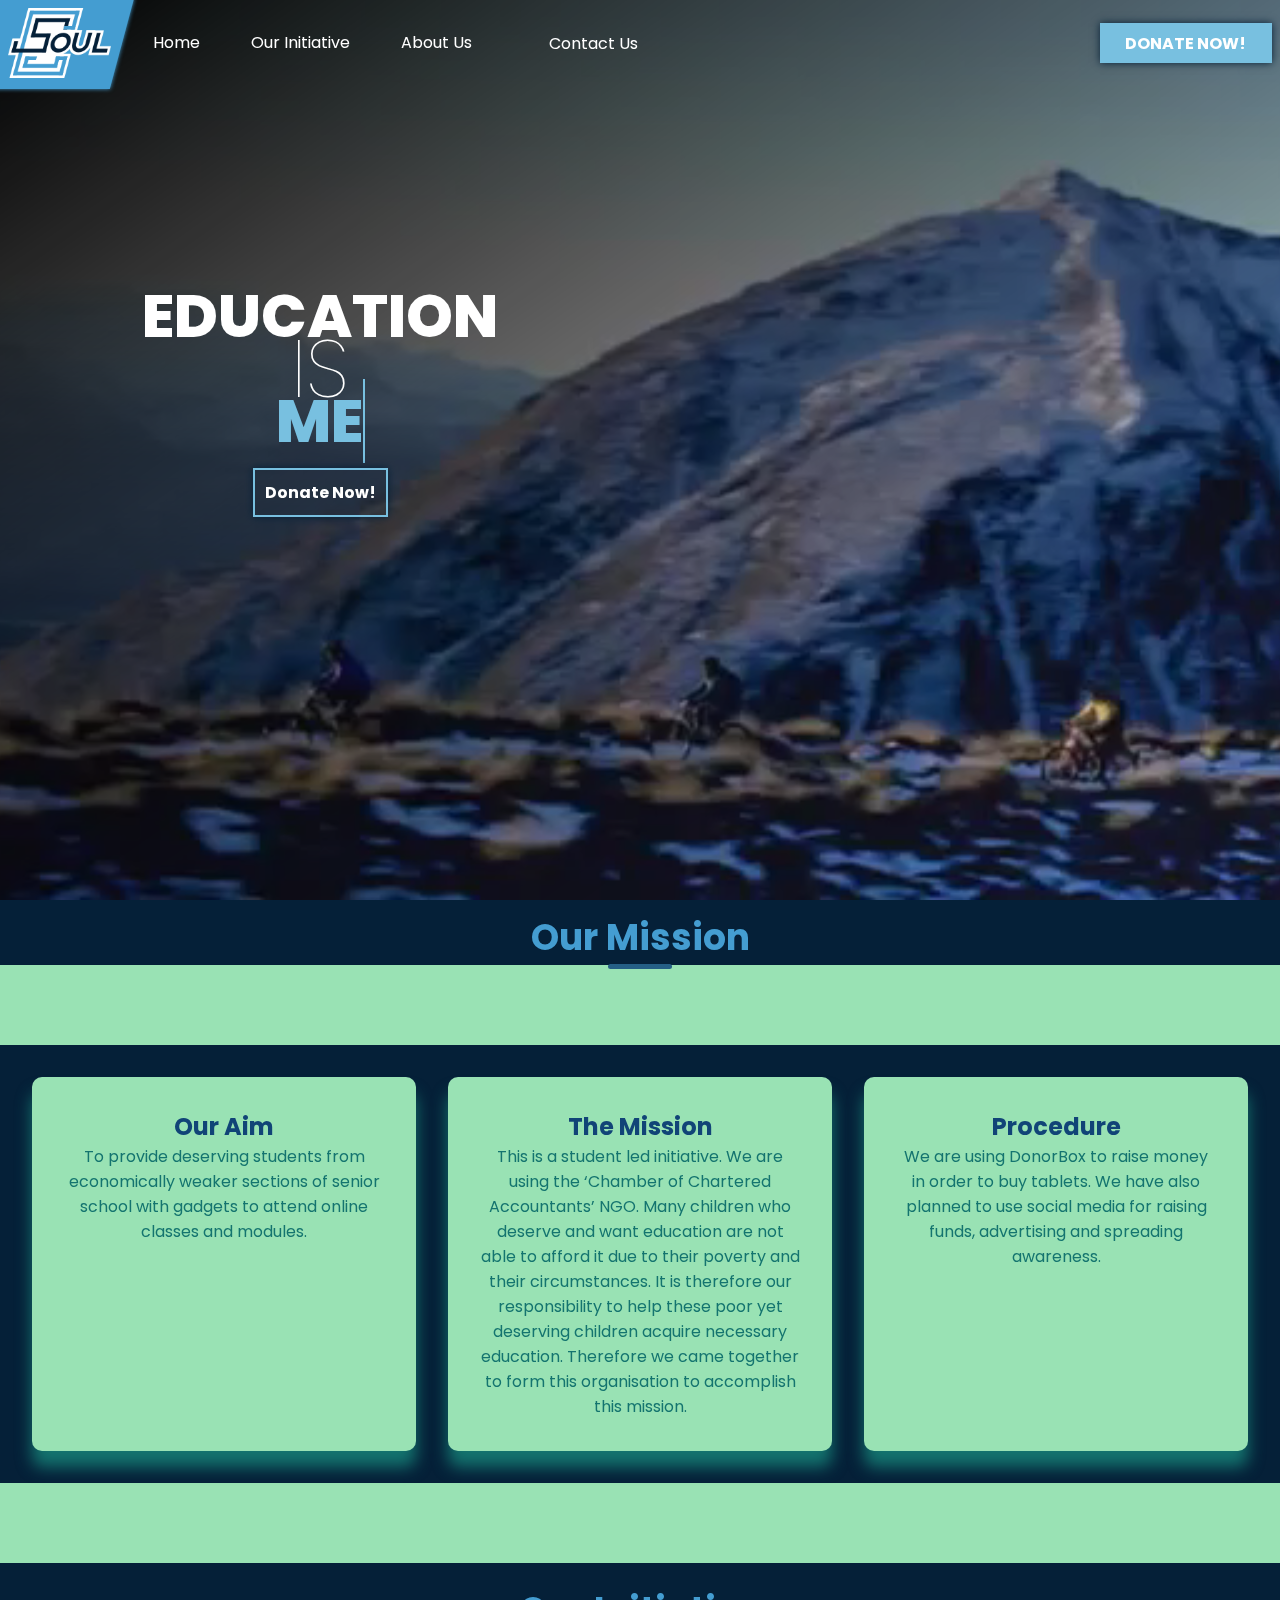
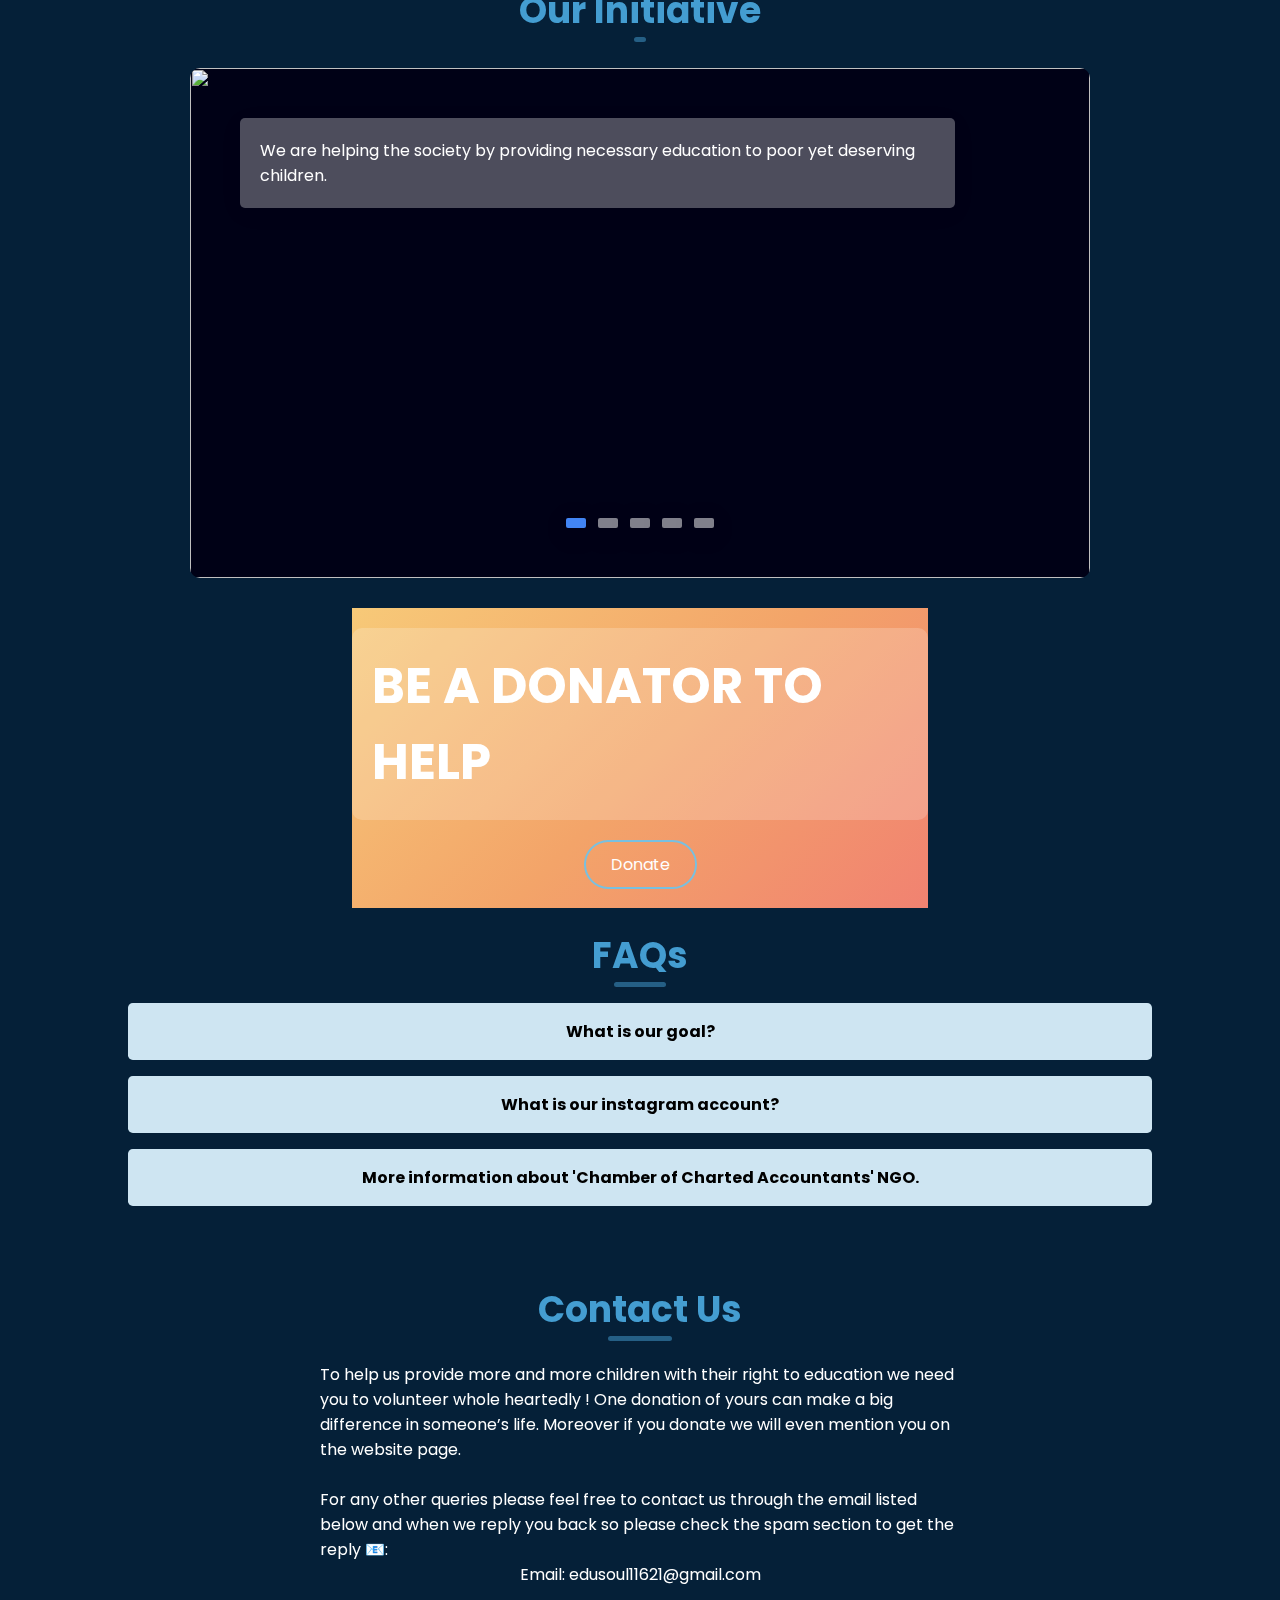
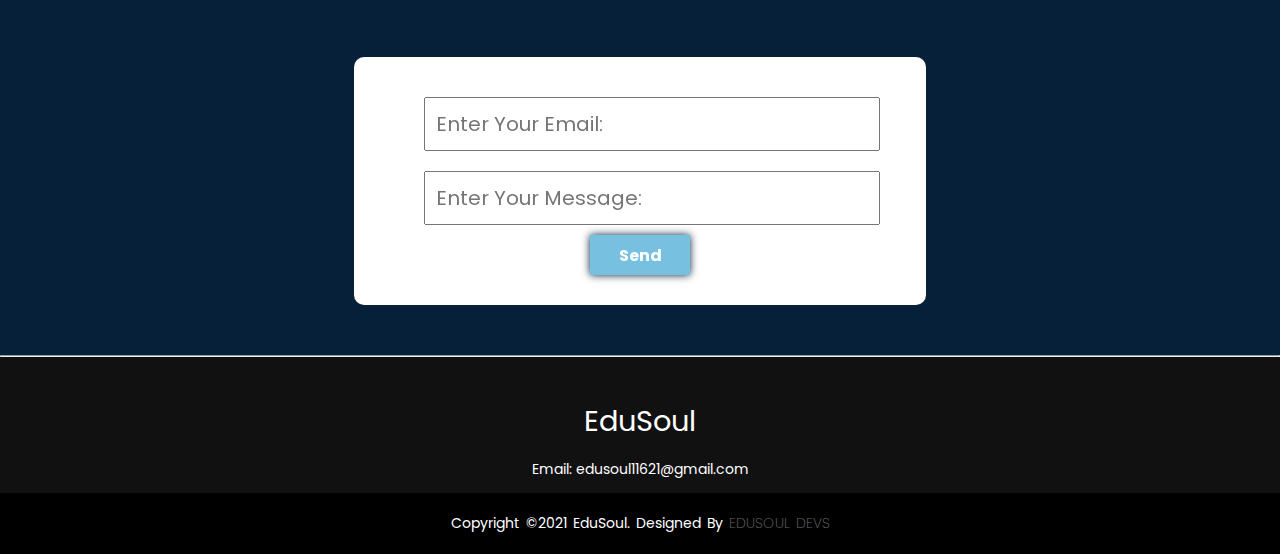
==== commit 109034df: "Update index.html" ====
--- a/index.html
+++ b/index.html
@@ -8,6 +8,7 @@
     <link rel="shortcut icon" href="assets/logos/100x68.png" type="image/x-icon">
     <title>EduSoul</title>
     <link rel="stylesheet" href="./css/style.css" />
+    <link rel="stylesheet" href="https://cdnjs.cloudflare.com/ajax/libs/font-awesome/4.7.0/css/font-awesome.min.css">
     <link rel="stylesheet" href="./css/content.css" />
     <link rel="stylesheet" href="./css/responsive.css" />
     <link rel="stylesheet" href="./css/slider.css" />
@@ -19,7 +20,26 @@
     <meta name="description"
         content="EduSoul aims to provide a means of e-education to the underprivileged echelon of our society......">
 </head>
-
+<style>
+.fa {
+  padding: 20px;
+  font-size: 30px;
+  width: 30px;
+  text-align: center;
+  text-decoration: none;
+  margin: 5px 2px;
+  border-radius: 50%;
+}
+.fa:hover {
+    opacity: 0.7;
+}
+
+.fa-instagram {
+  background: #125688;
+  color: white;
+}
+
+</style>
 <body>
     <!-- Video Main -->
 
@@ -37,7 +57,7 @@
                     <div class="nav-item">Home</div>
                     <div class="nav-item"><a class="initiative link" href="#initiative">Our Initiative</a></div>
                     <div class="nav-item"><a class="abt link" href="about.html">About Us</a></div>
-                    <div class="nav-item"><a class="link" href="#contact">Contact Us</a></div>
+                    <div class="nav-item"><a class="nav-item link" href="#contact">Contact Us</a></div>
                 </div>
             </div>
             <div class="nav-right">
@@ -59,6 +79,10 @@
                 <a href="#contact">Contact Us</a>
             </div>
             <div class="side-panel-div-lower">
+                <h2>Style Social Media Buttons</h2>
+
+
+<a href="#" class="fa fa-instagram"></a>
 
                 <button style="color: #ffffff; margin: 10px 20px 10px 20px; padding:0 2vw 0 2vw;">DONATE NOW!</button>
             </div>
@@ -77,6 +101,7 @@
     <h1 class="heading-primary">Our Mission</h1>
     <div class="cards">
         <div class="card">
+           
             <h2>Our Aim</h2>
             <p>
                 To provide deserving students from economically weaker sections of senior school with
@@ -84,6 +109,7 @@
             </p>
         </div>
         <div class="card">
+           
             <h2>The Mission</h2>
             <p>
                 This is a student led initiative. We are using the ‘Chamber
@@ -96,6 +122,7 @@
             </p>
         </div>
         <div class="card">
+           
             <h2>Procedure</h2>
             <p>
                 We are using DonorBox to raise money in order to buy tablets.
@@ -135,9 +162,7 @@
                 <p>This is a redeeming opportunity to give to the underprivileged as taught by Bhagavad Gita as well:
                     दातव्यमिति यद्दानं दीयतेऽनुपकारिणे |
                     देशे काले च पात्रे च तद्दानं सात्त्विकं स्मृतम्
-                    (Charity given to a worthy person simply because it is right to give, without consideration of
-                    anything in return, at the proper time and in the proper place, is stated to be in the mode of
-                    goodness).
+                    
                 </p>
             </div>
         </div>
@@ -195,7 +220,7 @@
                 What is our instagram account?
             </summary>
             <div class="contentfaq">
-                <p class="faq-content-text">It's Edusoul_organisation please follow it.</p>
+                <p class="faq-content-text">It's <a href = "https://www.instagram.com/edusoul_organisation/">Edusoul_organisation</a> please follow it. </p>
             </div>
         </details>
         <details>
@@ -260,4 +285,4 @@
 <script src="./js/app.js"></script>
 <script src="./js/slider.js"></script>
 
-</html>+</html>
--- a/css/style.css
+++ b/css/style.css
@@ -448,7 +448,7 @@
 }
 
 .donation {
-  width: 90%;
+  width: 45%;
   height: 300px;
   background: linear-gradient(
     -45deg,
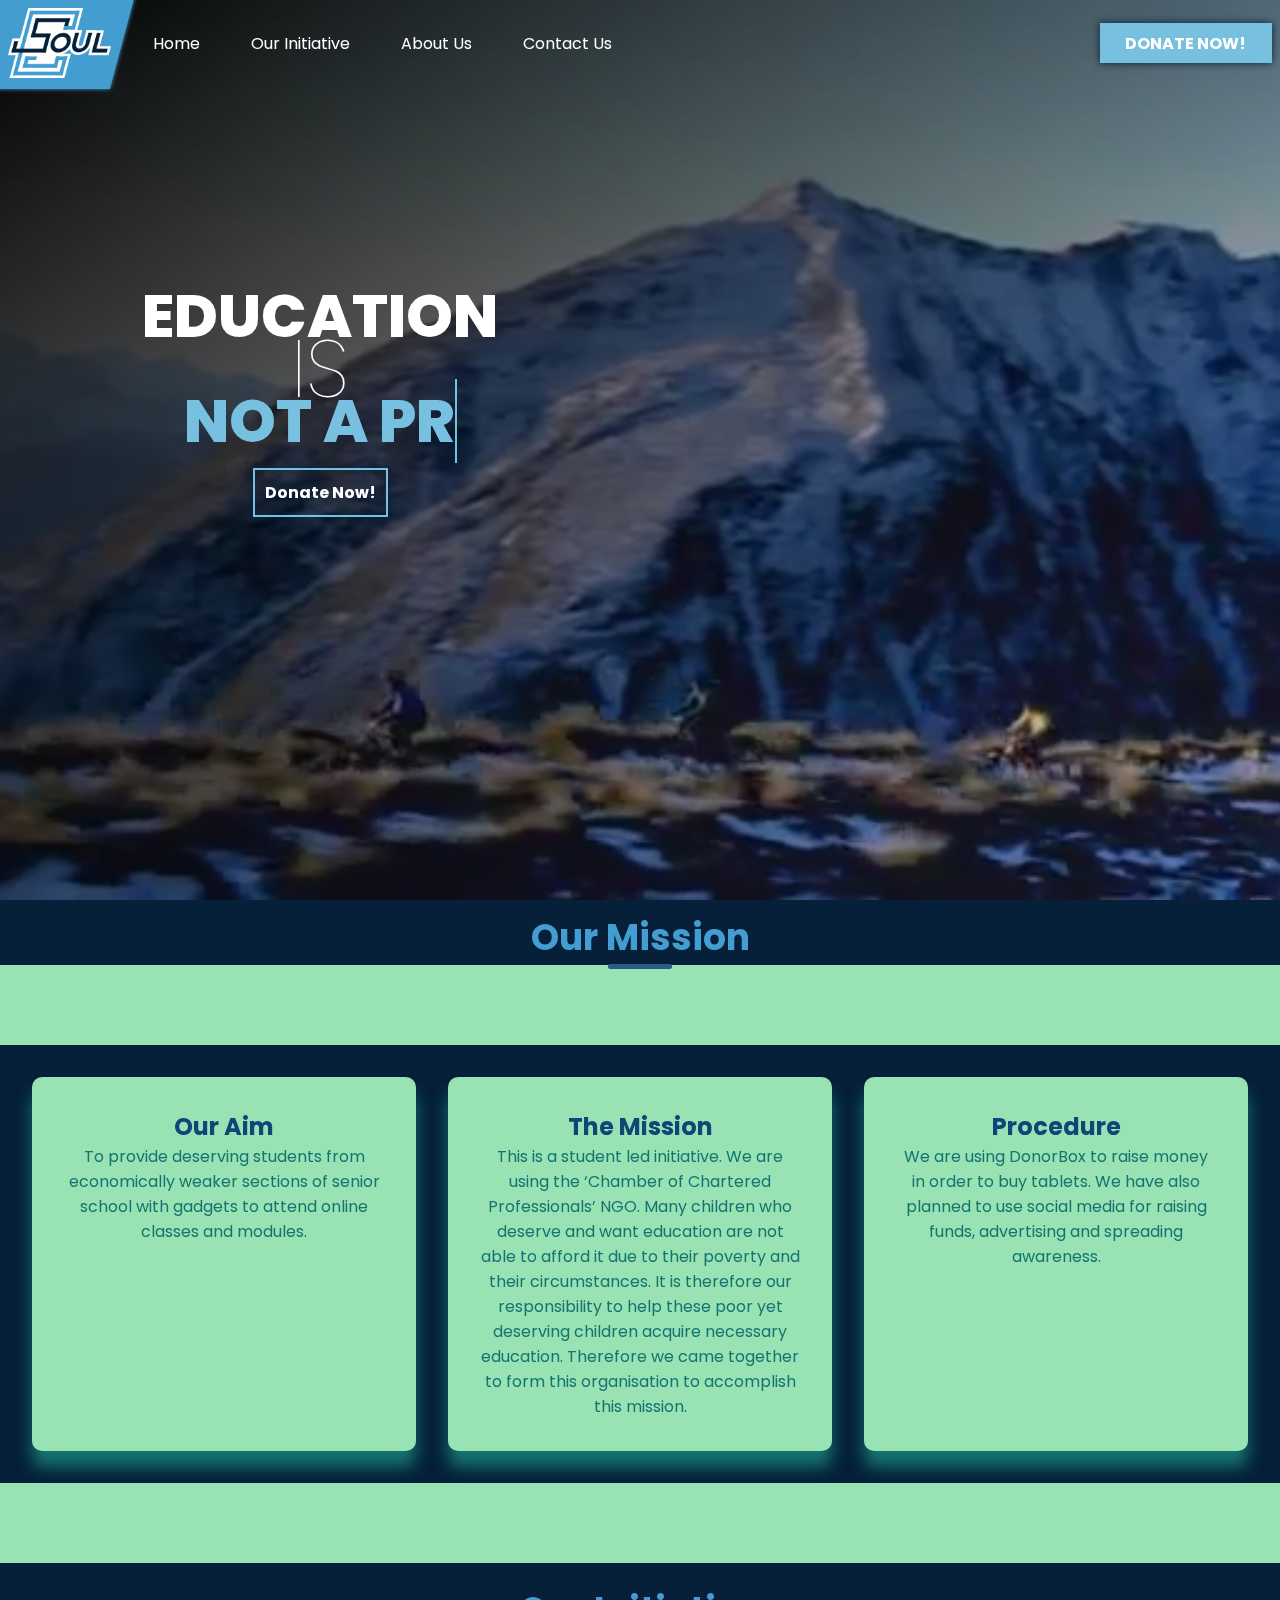
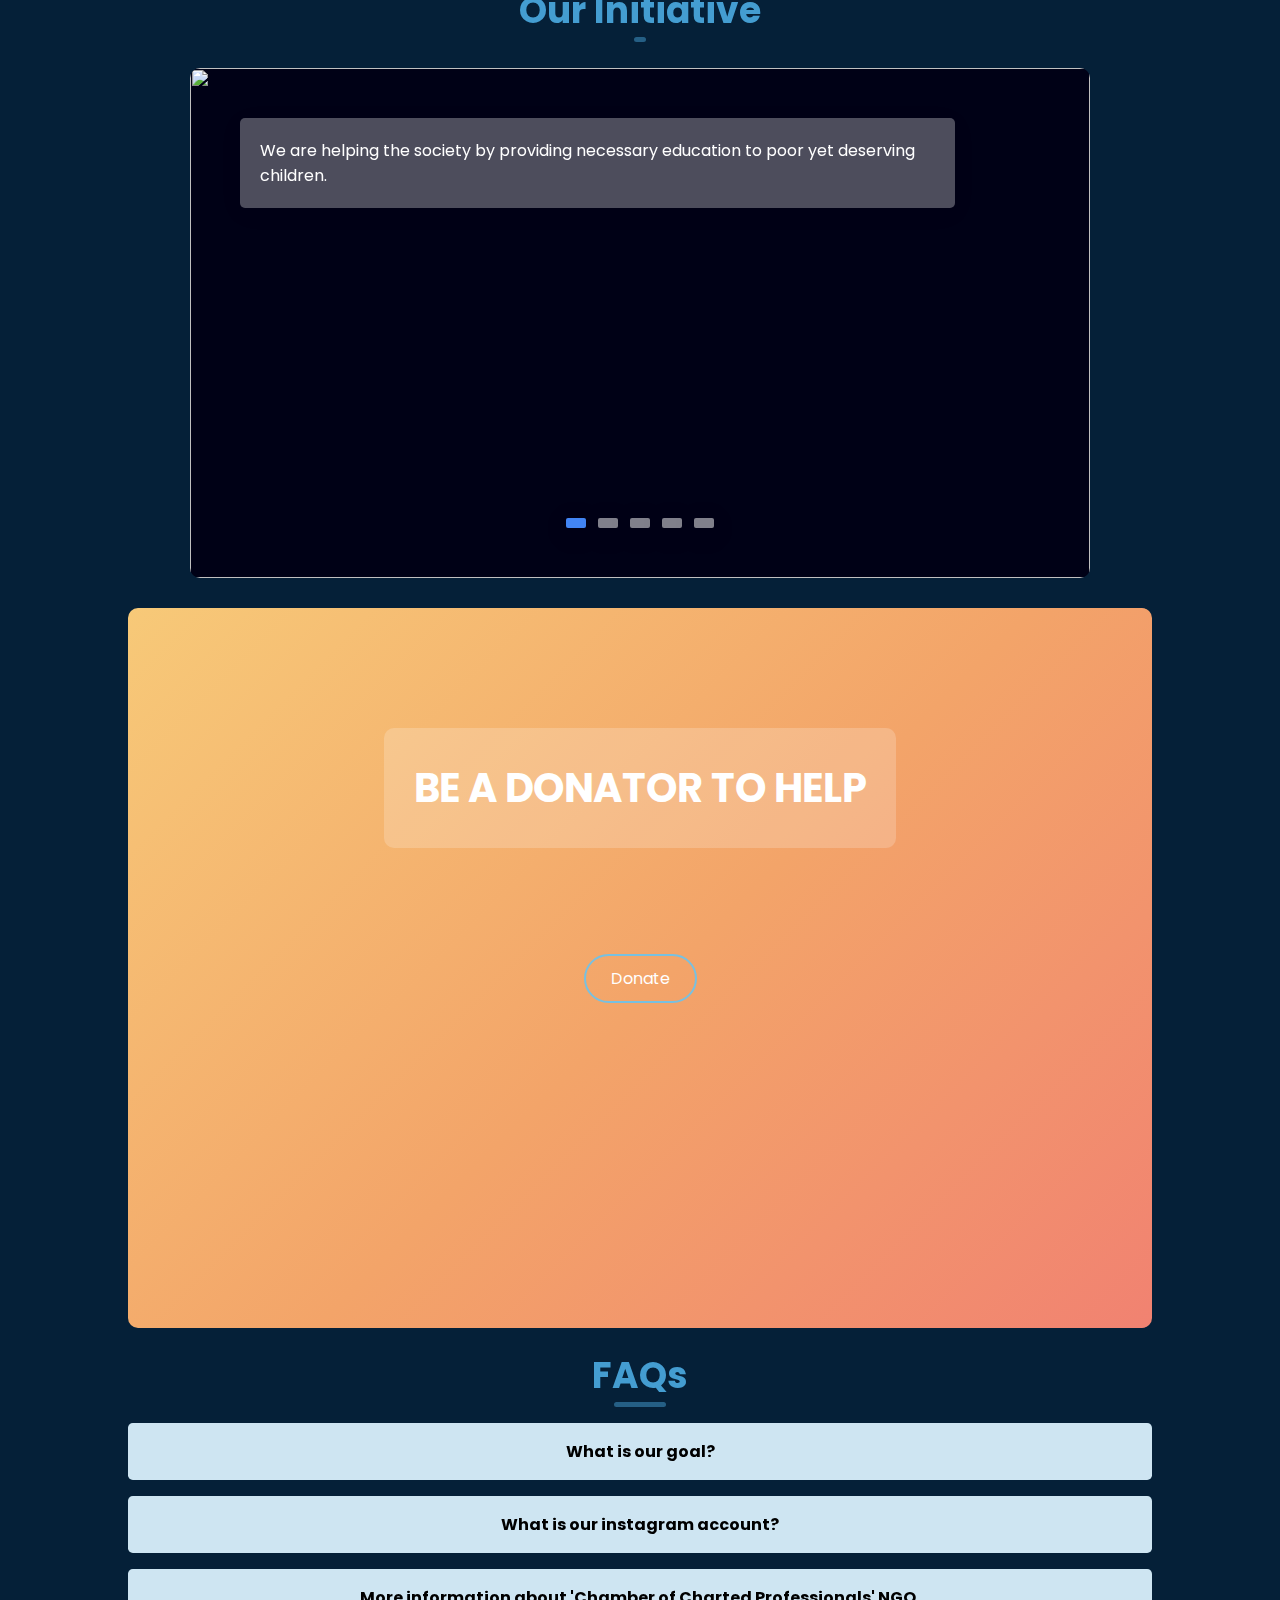
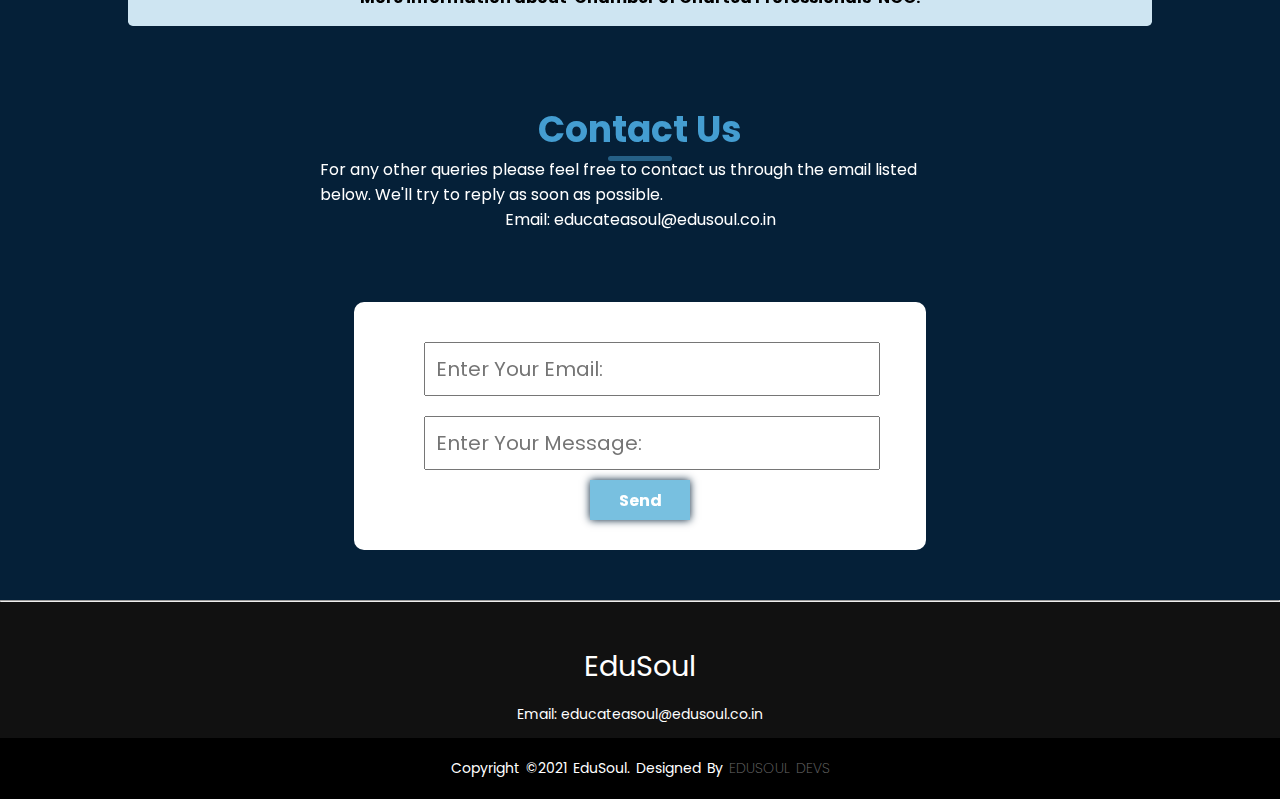
==== commit b9afded2: "added a modal on the donate button that we are not accepting donations now." ====
--- a/index.html
+++ b/index.html
@@ -8,7 +8,6 @@
     <link rel="shortcut icon" href="assets/logos/100x68.png" type="image/x-icon">
     <title>EduSoul</title>
     <link rel="stylesheet" href="./css/style.css" />
-    <link rel="stylesheet" href="https://cdnjs.cloudflare.com/ajax/libs/font-awesome/4.7.0/css/font-awesome.min.css">
     <link rel="stylesheet" href="./css/content.css" />
     <link rel="stylesheet" href="./css/responsive.css" />
     <link rel="stylesheet" href="./css/slider.css" />
@@ -20,32 +19,13 @@
     <meta name="description"
         content="EduSoul aims to provide a means of e-education to the underprivileged echelon of our society......">
 </head>
-<style>
-.fa {
-  padding: 20px;
-  font-size: 30px;
-  width: 30px;
-  text-align: center;
-  text-decoration: none;
-  margin: 5px 2px;
-  border-radius: 50%;
-}
-.fa:hover {
-    opacity: 0.7;
-}
-
-.fa-instagram {
-  background: #125688;
-  color: white;
-}
-
-</style>
+
 <body>
     <!-- Video Main -->
 
     <div class="banner">
         <div class="banner-overlay"></div>
-        <video autoplay loop src="assets/videos/main.mp4"></video>
+        <video muted autoplay loop src="assets/videos/main.mp4"></video>
     </div>
 
     <div class="landing-scene">
@@ -57,7 +37,7 @@
                     <div class="nav-item">Home</div>
                     <div class="nav-item"><a class="initiative link" href="#initiative">Our Initiative</a></div>
                     <div class="nav-item"><a class="abt link" href="about.html">About Us</a></div>
-                    <div class="nav-item"><a class="nav-item link" href="#contact">Contact Us</a></div>
+                    <div class="nav-item"><a class="link" href="#contact">Contact Us</a></div>
                 </div>
             </div>
             <div class="nav-right">
@@ -79,10 +59,6 @@
                 <a href="#contact">Contact Us</a>
             </div>
             <div class="side-panel-div-lower">
-                <h2>Style Social Media Buttons</h2>
-
-
-<a href="#" class="fa fa-instagram"></a>
 
                 <button style="color: #ffffff; margin: 10px 20px 10px 20px; padding:0 2vw 0 2vw;">DONATE NOW!</button>
             </div>
@@ -113,7 +89,7 @@
             <h2>The Mission</h2>
             <p>
                 This is a student led initiative. We are using the ‘Chamber
-                of Chartered Accountants’ NGO.
+                of Chartered Professionals’ NGO.
                 Many children who deserve and want education are not able to afford it due to their poverty and their
                 circumstances. It is therefore our responsibility to help these poor yet deserving children acquire
                 necessary education.
@@ -198,8 +174,22 @@
     <div class="donation-main" id='donate'>
         <section class="donation">
             <h1>BE A DONATOR TO HELP</h1>
-            <a href=" https://donorbox.org/edusoul-gadget-fundraiser-1-0-1" target="_blank"
-                rel="noopener noreferrer">Donate</a>
+            <a target="_blank"
+                rel="noopener noreferrer" name="donate" id="showButton">Donate</a>
+
+                    <div class="modal" id="hide">
+                        <div class="modal-header">
+                        </div>
+                        <div class="modal-body">
+                            <iframe src="https://embed.lottiefiles.com/animation/96375"></iframe>
+                            <h3>We are not accepting donations anymore!</h3>
+                            <p>
+                                As we achieved our mission of collecting money for the needy children so that we can provide them with the facilities for education
+                            </p>
+                            <button id="hideButton">Close</button>
+                        </div>
+                    </div>
+
         </section>
     </div>
 
@@ -225,7 +215,7 @@
         </details>
         <details>
             <summary>
-                More information about 'Chamber of Charted Accountants' NGO.
+                More information about 'Chamber of Charted Professionals' NGO.
             </summary>
             <div class="contentfaq">
                 <p class="faq-content-text"> Chamber of Chartered Professionals is a Voluntary Organisation of
@@ -242,25 +232,20 @@
 
 
     <!-- Contact us section -->
-    <section id="contact-footer">
+    <section class="contact-footer" id="contact-footer">
         <div id="contact">
             <h1 class="heading-primary">Contact Us</h1>
             <div class="contact-text-div">
-                <p class="contact-text contact-text-one">To help us provide more and more children with their right to
-                    education we need you to volunteer whole heartedly ! One donation of yours can make a big difference
-                    in someone’s life. Moreover if you donate we will even mention you on the
-                    website page.</p><br>
-                <p class="contact-test contact-text-two">
-                    For any other queries please feel free to contact us through the email listed below and when we
-                    reply you back so please check the spam section to get the reply 📧:
-                </p>
-                <p>Email: edusoul11621@gmail.com
+             <p class="contact-test contact-text-two">
+                     For any other queries please feel free to contact us through the email listed below. We'll try to reply as soon as possible.
+                 </p>
+                <p>Email: educateasoul@edusoul.co.in
 
                 </p>
 
             </div>
             <div class="form-div">
-                <form action="https://formsubmit.co/edusoul11621@gmail.com" method="POST" class="contact-form">
+                <form action="https://formsubmit.co/educateasoul@edusoul.co.in" method="POST" class="contact-form">
                     <input type="email" name="email" placeholder="Enter Your Email:" required>
                     <input type="text" name="name" required placeholder="Enter Your Message:">
                     <input type="hidden" name="_subject" value="New submission!">
@@ -273,7 +258,7 @@
     <footer>
         <div class="footer-content">
             <h3>EduSoul</h3>
-            <p>Email: edusoul11621@gmail.com
+            <p>Email: educateasoul@edusoul.co.in
             </p>
         </div>
         <div class="footer-bottom">
--- a/css/style.css
+++ b/css/style.css
@@ -448,8 +448,9 @@
 }
 
 .donation {
-  width: 45%;
-  height: 300px;
+  width: 80%;
+  border-radius: 10px;
+  height: 80vh;
   background: linear-gradient(
     -45deg,
     #3f51b1 0%,
@@ -474,8 +475,9 @@
 .donation h1 {
   color: #fff;
   background: rgba(255, 255, 255, 0.2);
-  padding: 20px;
-  font-size: 50px;
+  padding: 30px;
+  /* margin-top: auto; */
+  font-size: 40px;
   border-radius: 10px;
 }
 
@@ -701,3 +703,79 @@
   width: 100%;
   color: black;
 }
+
+.modal {
+  width: 40%;
+  height: 50%;
+  border-radius: 12px;
+  background: #ffffff;
+  box-shadow: 0 0 10px rgba(0, 0, 0, .1);
+  transition: .4s;
+  z-index: 2;
+}
+
+.modal .modal-header {
+  display: flex;
+  justify-content: flex-end;
+  padding: 15px 18px;
+}
+
+.modal .modal-header button {
+  cursor: pointer;
+  font-size: 22px;
+  color: #21202c;
+  background: transparent;
+}
+
+.modal .modal-body {
+  text-align: center;
+}
+
+.modal .modal-body img {
+  width: 30%;
+  margin: 10px 0 30px;
+}
+
+.modal .modal-body h3 {
+  color: #21202c;
+  font-size: 27px;
+}
+
+.modal .modal-body p {
+  color: #5a586d;
+  font-size: 12px;
+  font-weight: 500;
+}
+
+.modal .modal-body button {
+  cursor: pointer;
+  margin-top: 30px;
+  font-size: 22px;
+  background: #fe425b;
+  color: #ffffff;
+  padding: 12px 120px;
+  border-radius: 6px;
+  letter-spacing: 1px;
+  transition: .4s;
+}
+
+.modal .modal-body button:hover {
+  background: #e0344b;
+}
+
+.modal#hide {
+  opacity: 0;
+  transform: scale(.6);
+  pointer-events: none;
+}
+
+.modal#show {
+  opacity: 1;
+  transform: scale(1);
+  pointer-events: visible;
+}
+
+#showButton {
+  cursor: pointer;
+  position: absolute;
+}